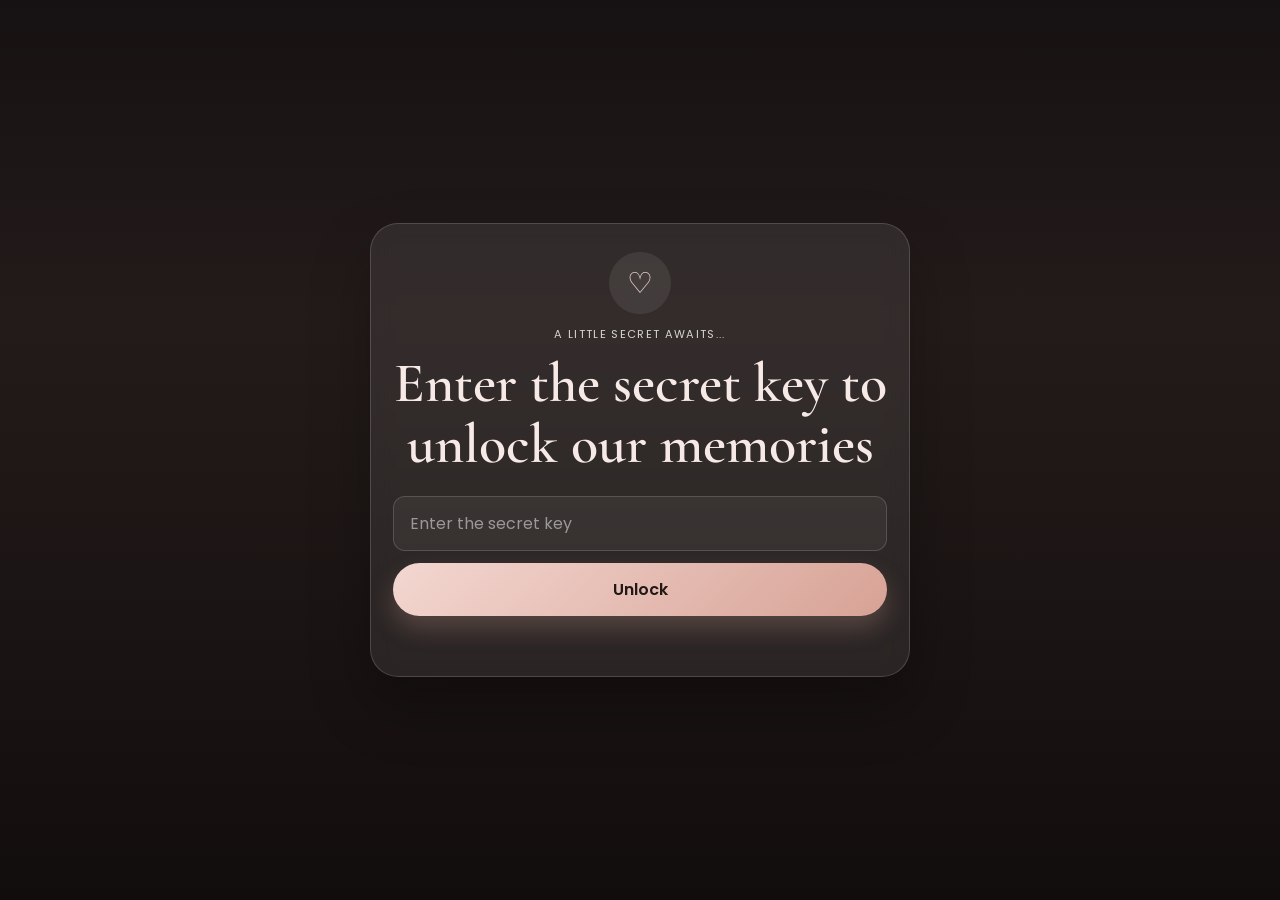
==== birthday_website/index.html @ e1ba277f "Add birthday website" ====
<!DOCTYPE html>
<html lang="en">
  <head>
    <meta charset="UTF-8" />
    <meta name="viewport" content="width=device-width, initial-scale=1.0" />
    <title>Happy Birthday, My Favourite Person</title>
    <link rel="preconnect" href="https://fonts.googleapis.com" />
    <link rel="preconnect" href="https://fonts.gstatic.com" crossorigin />
    <link href="https://fonts.googleapis.com/css2?family=Cormorant+Garamond:wght@400;500;600;700&family=Great+Vibes&family=Poppins:wght@300;400;500;600;700&display=swap" rel="stylesheet" />
    <link rel="stylesheet" href="style.css" />
  </head>
  <body>
    <div id="stars" aria-hidden="true"></div>
    <div id="hearts" aria-hidden="true"></div>

    <div id="secret-screen" class="secret-screen" aria-live="polite">
      <div id="secret-card" class="secret-card">
        <div class="lock-icon">♡</div>
        <p class="secret-kicker">A little secret awaits...</p>
        <h2>Enter the secret key to unlock our memories</h2>
        <form id="secret-form" novalidate>
          <label class="sr-only" for="secret-key">Secret key</label>
          <input id="secret-key" name="secret-key" type="password" placeholder="Enter the secret key" autocomplete="off" />
          <button type="submit">Unlock</button>
        </form>
        <p id="secret-error" class="secret-error"></p>
      </div>
    </div>

    <div id="music-widget" class="music-widget hidden" aria-live="polite">
      <button id="music-toggle" type="button" class="music-toggle">
        <span class="music-icon">♫</span>
        <span id="music-status">Playing our memories...</span>
      </button>
    </div>

    <main id="site-main" class="site-main hidden">
      <section class="memory-story" aria-live="polite">
        <div class="photo-stage">
          <div id="photo-card" class="photo-card">
            <img id="memory-image" src="" alt="A memory together" />
            <div class="caption-box">
              <p id="memory-caption"></p>
            </div>
          </div>
        </div>
      </section>

      <section class="message-block section-fade" id="little-something">
        <div class="section-heading">A Little Something I Want You To Know 🤍</div>
        <div class="message-stack">
          <p class="message-line" data-message="0">Sree, you have no idea how much your presence has helped me.</p>
          <p class="message-line" data-message="1">There were days when I didn't know what to say, and somehow talking to you made everything feel a little better.</p>
          <p class="message-line" data-message="2">I may not say it often, but I really appreciate every little thing you do.</p>
          <p class="message-line" data-message="3">I am genuinely proud of the person you are becoming, Sree.</p>
          <p class="message-line" data-message="4">And I hope you always know that you are loved more than you realise.</p>
        </div>
      </section>

      <section class="wish-block section-fade" id="wishes">
        <div class="section-heading">Things I Hope For You 🌷</div>
        <div class="wish-stack">
          <p class="wish-line">I hope you get everything you have been quietly wishing for, Sree.</p>
          <p class="wish-line">I hope you have more peaceful days than difficult ones.</p>
          <p class="wish-line">I hope you meet people who truly value you.</p>
          <p class="wish-line">I hope you never stop believing in yourself.</p>
          <p class="wish-line">And I hope this new year of your life gives you many reasons to smile.</p>
        </div>
      </section>

      <section class="final-block section-fade" id="final-block">
        <div class="final-stars" aria-hidden="true"></div>
        <div class="final-inner">
          <p class="final-small">One Last Thing...</p>
          <p class="final-text slow">Life is going to change.</p>
          <p class="final-text slow">We are going to grow.</p>
          <p class="final-text slow">Things around us may become different.</p>
          <p class="final-text slow gap">But I really hope one thing never changes...</p>
          <h2 class="final-strong">Us. 🤍</h2>
          <p class="final-note">Thank you for being such a beautiful part of my life, Sree.</p>
          <h3 class="final-birthday">Happy Birthday, my favourite person. 🎂🫂💗</h3>
        </div>
      </section>
    </main>

    <audio id="memory-audio" src="assets/WhatsApp Audio 2026-08-17 at 1.27.40 PM.mpeg" preload="auto"></audio>

    <script src="script.js"></script>
  </body>
</html>
---- birthday_website/style.css ----
﻿:root {
  --cream: #f7efe9;
  --beige: #e9d5ca;
  --soft-pink: #f3d8d0;
  --dusty-pink: #c88e83;
  --brown: #624d49;
  --warm-brown: #7a5a52;
  --dark: #1e1716;
  --card: rgba(255, 255, 255, 0.22);
  --shadow: rgba(68, 46, 40, 0.15);
}

* {
  box-sizing: border-box;
}

html {
  scroll-behavior: smooth;
}

body {
  margin: 0;
  font-family: "Poppins", sans-serif;
  background: linear-gradient(180deg, #f9f4f1 0%, #f0e2db 100%);
  color: var(--brown);
}

img {
  max-width: 100%;
  display: block;
}

button,
input {
  font: inherit;
}

#hearts,
#stars {
  position: fixed;
  inset: 0;
  pointer-events: none;
  z-index: 30;
  overflow: hidden;
}

.heart {
  position: absolute;
  bottom: -30px;
  color: rgba(191, 124, 110, 0.7);
  font-size: 18px;
  animation: heartFloat linear forwards;
}

@keyframes heartFloat {
  0% {
    transform: translateY(0) scale(0.6);
    opacity: 0;
  }
  18% {
    opacity: 1;
  }
  100% {
    transform: translateY(-110vh) scale(1.1);
    opacity: 0;
  }
}

.star {
  position: absolute;
  width: 4px;
  height: 4px;
  border-radius: 50%;
  background: rgba(255, 255, 255, 0.8);
  box-shadow: 0 0 8px rgba(255, 255, 255, 0.8);
  animation: twinkle 3s ease-in-out infinite;
}

@keyframes twinkle {
  0%, 100% {
    opacity: 0.3;
    transform: scale(0.8);
  }
  50% {
    opacity: 1;
    transform: scale(1.2);
  }
}

.secret-screen {
  position: fixed;
  inset: 0;
  display: flex;
  align-items: center;
  justify-content: center;
  background: linear-gradient(180deg, #161112 0%, #231b1a 35%, #120d0d 100%);
  color: #f9efe9;
  z-index: 100;
  transition: opacity 0.8s ease, visibility 0.8s ease;
}

.secret-screen.hidden {
  opacity: 0;
  visibility: hidden;
  pointer-events: none;
}

.secret-card {
  width: min(540px, 90vw);
  background: rgba(255, 255, 255, 0.08);
  border: 1px solid rgba(255, 255, 255, 0.16);
  backdrop-filter: blur(10px);
  -webkit-backdrop-filter: blur(10px);
  border-radius: 28px;
  padding: 28px 22px 24px;
  text-align: center;
  box-shadow: 0 28px 60px rgba(0, 0, 0, 0.26);
}

.secret-card.shake {
  animation: shake 0.5s ease-in-out;
}

@keyframes shake {
  0%, 100% { transform: translateX(0); }
  20% { transform: translateX(-8px); }
  40% { transform: translateX(8px); }
  60% { transform: translateX(-7px); }
  80% { transform: translateX(7px); }
}

.lock-icon {
  width: 62px;
  height: 62px;
  display: grid;
  place-items: center;
  margin: 0 auto 12px;
  border-radius: 50%;
  background: rgba(255, 255, 255, 0.08);
  font-size: 1.8rem;
  color: #f2d7d0;
}

.secret-kicker {
  margin: 0 0 10px;
  color: rgba(255,255,255,0.8);
  letter-spacing: 0.12em;
  text-transform: uppercase;
  font-size: 0.7rem;
}

.secret-card h2 {
  margin: 0 0 22px;
  font-family: "Cormorant Garamond", serif;
  font-weight: 600;
  font-size: clamp(2.2rem, 5vw, 3.5rem);
  line-height: 1.08;
  color: #f7eae6;
}

#secret-form {
  display: flex;
  flex-direction: column;
  gap: 12px;
}

#secret-key {
  width: 100%;
  padding: 14px 16px;
  border-radius: 12px;
  border: 1px solid rgba(255,255,255,0.16);
  background: rgba(255,255,255,0.05);
  color: #fff;
  outline: none;
}

#secret-key::placeholder {
  color: rgba(255,255,255,0.5);
}

#secret-key:focus {
  border-color: rgba(244, 207, 199, 0.8);
  box-shadow: 0 0 0 3px rgba(244, 207, 199, 0.2);
}

#secret-form button {
  border: none;
  border-radius: 999px;
  background: linear-gradient(135deg, #f3d7d1, #d7a295);
  color: #231816;
  font-weight: 600;
  padding: 14px 20px;
  cursor: pointer;
  transition: transform 0.2s ease, box-shadow 0.2s ease;
  box-shadow: 0 12px 24px rgba(214, 161, 147, 0.26);
}

#secret-form button:hover,
#secret-form button:focus-visible {
  transform: translateY(-2px);
}

.secret-error {
  min-height: 24px;
  margin: 12px 0 0;
  color: #f3c4c0;
  font-size: 0.96rem;
}

.sr-only {
  position: absolute;
  width: 1px;
  height: 1px;
  padding: 0;
  margin: -1px;
  overflow: hidden;
  clip: rect(0, 0, 0, 0);
  white-space: nowrap;
  border: 0;
}

.site-main {
  min-height: 100vh;
  background: linear-gradient(180deg, #f8f1ee 0%, #f0e5df 42%, #f7f1ee 100%);
  transition: opacity 0.8s ease;
}

.site-main.hidden {
  display: none;
}

.site-main.visible {
  display: block;
  animation: revealMain 0.9s ease;
}

@keyframes revealMain {
  from {
    opacity: 0;
    transform: scale(0.98);
  }
  to {
    opacity: 1;
    transform: scale(1);
  }
}

.memory-story {
  padding: 72px 18px 30px;
}

.photo-stage {
  width: min(900px, 92vw);
  margin: 0 auto;
  min-height: 760px;
  display: grid;
  place-items: center;
}

.photo-card {
  width: min(760px, 90vw);
  background: rgba(255, 255, 255, 0.22);
  border: 1px solid rgba(108, 83, 75, 0.12);
  box-shadow: 0 22px 40px var(--shadow);
  padding: 14px 14px 18px;
  border-radius: 18px;
  opacity: 0;
  transform: scale(0.96) translateY(20px);
  transition: opacity 0.9s ease, transform 0.9s ease;
}

.photo-card.show {
  opacity: 1;
  transform: scale(1) translateY(0);
}

.photo-card.zoom-animate {
  animation: softZoom 1.3s ease;
}

.photo-card.slide-animate {
  animation: softSlide 1.3s ease;
}

@keyframes softZoom {
  0% {
    opacity: 0;
    transform: scale(0.9);
  }
  100% {
    opacity: 1;
    transform: scale(1);
  }
}

@keyframes softSlide {
  0% {
    opacity: 0;
    transform: translateX(30px) scale(0.98);
  }
  100% {
    opacity: 1;
    transform: translateX(0) scale(1);
  }
}

.photo-card img {
  width: 100%;
  max-height: 690px;
  object-fit: contain;
  border-radius: 12px;
  background: rgba(255,255,255,0.35);
  transform: rotate(var(--photo-rotate, 0deg));
}

.photo-card:nth-child(odd) img {
  --photo-rotate: -1deg;
}

.caption-box {
  margin-top: 18px;
  padding: 14px 18px 4px;
  text-align: center;
}

.caption-box p {
  margin: 0;
  font-family: "Cormorant Garamond", serif;
  font-size: clamp(1.5rem, 2.8vw, 2.1rem);
  line-height: 1.5;
  color: #4f3d3b;
}

.section-fade {
  opacity: 0;
  transform: translateY(20px);
  transition: opacity 0.9s ease, transform 0.9s ease;
}

.section-fade.visible {
  opacity: 1;
  transform: translateY(0);
}

.message-block,
.wish-block,
.final-block {
  width: min(980px, 92vw);
  margin: 0 auto;
  padding: 90px 0;
}

.section-heading {
  text-align: center;
  font-family: "Cormorant Garamond", serif;
  font-size: clamp(2.3rem, 5vw, 4rem);
  color: #4a3634;
  margin-bottom: 26px;
}

.message-stack,
.wish-stack {
  display: flex;
  flex-direction: column;
  gap: 18px;
}

.message-line,
.wish-line {
  opacity: 0;
  transform: translateY(12px);
  transition: opacity 0.7s ease, transform 0.7s ease;
  background: rgba(255, 255, 255, 0.18);
  border: 1px solid rgba(116, 90, 81, 0.09);
  border-radius: 18px;
  padding: 20px 22px;
  color: #4b3b39;
  font-size: clamp(1.02rem, 2vw, 1.3rem);
  line-height: 1.8;
  box-shadow: 0 10px 18px rgba(76, 52, 49, 0.04);
}

.message-line.visible,
.wish-line.visible {
  opacity: 1;
  transform: translateY(0);
}

.typing {
  white-space: normal;
  overflow: hidden;
  border-right: 2px solid rgba(127, 84, 78, 0.4);
  animation: typing 1.1s steps(18) 1, blinking 0.85s step-end infinite;
}

@keyframes blinking {
  50% {
    border-color: transparent;
  }
}

@keyframes typing {
  from {
    width: 0;
  }
  to {
    width: 100%;
  }
}

.final-block {
  position: relative;
  padding-bottom: 120px;
  min-height: 100vh;
  display: flex;
  align-items: center;
  justify-content: center;
  background: linear-gradient(180deg, #161112 0%, #231b1a 35%, #120d0d 100%);
  color: #f8eee8;
}

.final-stars {
  position: absolute;
  inset: 0;
  background-image: radial-gradient(circle, rgba(255,255,255,0.9) 1px, transparent 1.5px);
  background-size: 26px 26px;
  opacity: 0.6;
}

.final-inner {
  position: relative;
  z-index: 1;
  width: min(900px, 92vw);
  text-align: center;
}

.final-small {
  margin: 0 0 18px;
  text-transform: uppercase;
  letter-spacing: 0.2em;
  font-size: 0.75rem;
  color: rgba(255,255,255,0.7);
}

.final-text {
  margin: 0;
  opacity: 0;
  transform: translateY(16px);
  font-family: "Cormorant Garamond", serif;
  font-size: clamp(1.8rem, 4vw, 3.2rem);
  line-height: 1.4;
  color: rgba(255,255,255,0.92);
  transition: opacity 0.9s ease, transform 0.9s ease;
}

.final-text.visible {
  opacity: 1;
  transform: translateY(0);
}

.final-text.gap {
  margin-top: 18px;
}

.final-strong {
  margin: 26px 0 14px;
  font-size: clamp(3rem, 8vw, 7rem);
  font-family: "Cormorant Garamond", serif;
  color: #f7e5df;
  opacity: 0;
  transform: scale(0.9);
  animation: finalHeart 1.5s ease 0.8s forwards;
}

@keyframes finalHeart {
  0% {
    opacity: 0;
    transform: scale(0.7);
  }
  50% {
    opacity: 1;
    transform: scale(1.08);
  }
  100% {
    opacity: 1;
    transform: scale(1);
  }
}

.final-note,
.final-birthday {
  opacity: 0;
  transform: translateY(12px);
  transition: opacity 0.8s ease, transform 0.8s ease;
}

.final-note.visible,
.final-birthday.visible {
  opacity: 1;
  transform: translateY(0);
}

.final-note {
  margin: 16px 0 10px;
  font-family: "Cormorant Garamond", serif;
  font-size: clamp(1.8rem, 4vw, 2.8rem);
  color: rgba(255,255,255,0.9);
}

.final-birthday {
  margin-top: 20px;
  font-family: "Cormorant Garamond", serif;
  font-size: clamp(2.4rem, 6vw, 4.3rem);
  color: #f8f1ee;
}

.music-widget {
  position: fixed;
  right: 16px;
  bottom: 18px;
  z-index: 90;
  transition: opacity 0.4s ease, transform 0.4s ease;
}

.music-widget.hidden {
  opacity: 0;
  visibility: hidden;
  pointer-events: none;
}

.music-toggle {
  display: inline-flex;
  align-items: center;
  gap: 8px;
  border: 1px solid rgba(99, 74, 69, 0.15);
  background: rgba(255,255,255,0.5);
  color: #473c3a;
  border-radius: 999px;
  padding: 10px 16px;
  box-shadow: 0 12px 22px rgba(80, 52, 45, 0.08);
  cursor: pointer;
}

.music-icon {
  font-size: 1.1rem;
}

@media (max-width: 720px) {
  .photo-stage {
    min-height: 580px;
  }

  .photo-card {
    width: min(620px, 92vw);
    padding: 10px 10px 12px;
  }

  .caption-box {
    padding-inline: 10px;
  }

  .message-block,
  .wish-block,
  .final-block {
    padding-top: 72px;
    padding-bottom: 72px;
  }

  .final-birthday {
    line-height: 1.1;
  }

  .gallery-grid {
    grid-template-columns: 1fr;
  }

  .music-toggle {
    padding: 9px 12px;
    font-size: 0.83rem;
  }
}
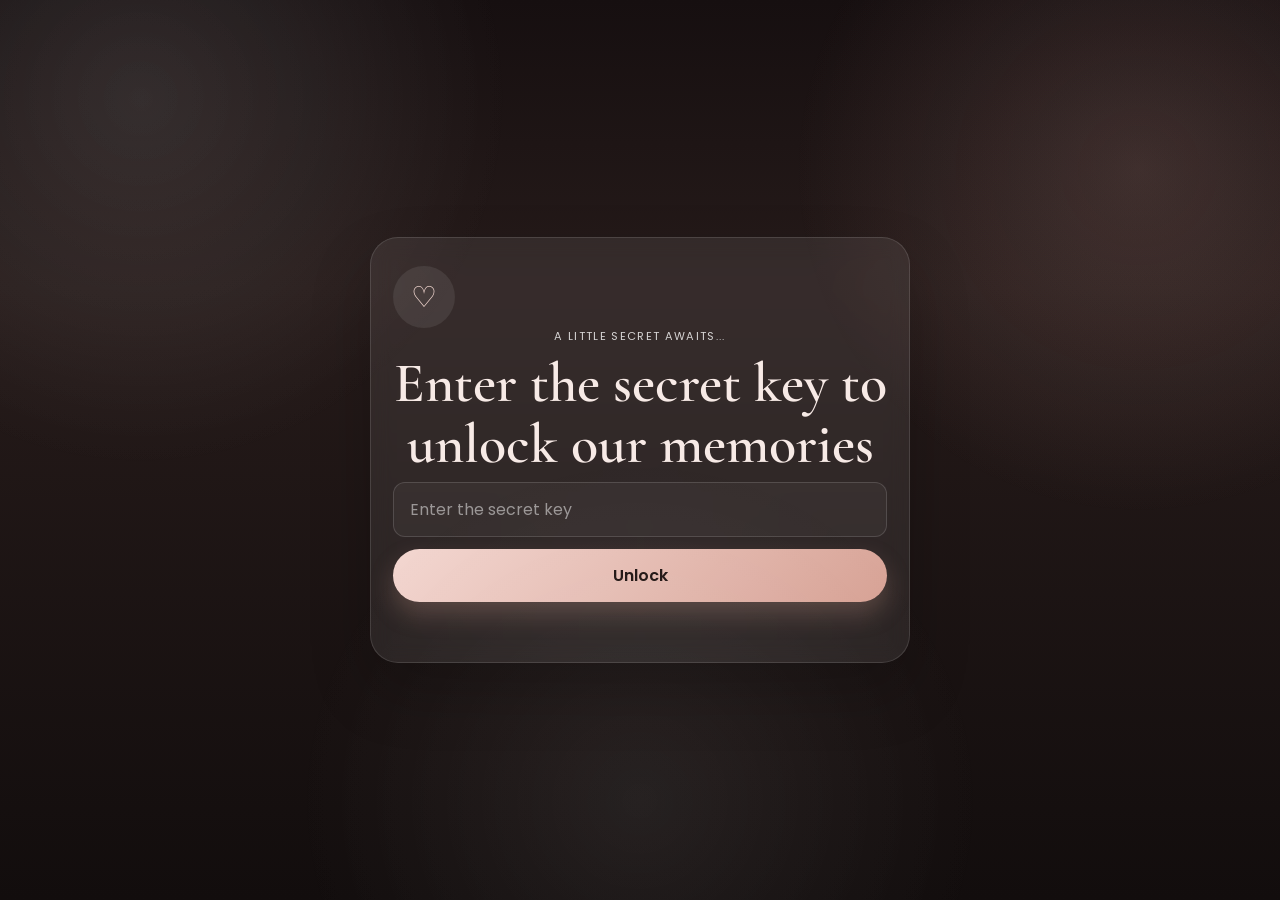
==== commit a2ea1b30: "Refine birthday website motion and asset fixes" ====
--- a/birthday_website/index.html
+++ b/birthday_website/index.html
@@ -35,11 +35,20 @@
     </div>
 
     <main id="site-main" class="site-main hidden">
+      <section class="hero" aria-label="Birthday hero section">
+        <div class="hero-glow" aria-hidden="true"></div>
+        <div class="hero-badge">For my favorite person</div>
+        <h1>Happy Birthday, <span>Sree</span></h1>
+        <p class="hero-copy">A little story made with love, patience, and every soft memory we have shared.</p>
+        <a class="hero-button" href="#little-something">Open the story</a>
+        <div class="scroll-cue" aria-hidden="true"><span></span></div>
+      </section>
+
       <section class="memory-story" aria-live="polite">
         <div class="photo-stage">
           <div id="photo-card" class="photo-card">
             <img id="memory-image" src="" alt="A memory together" />
-            <div class="caption-box">
+            <div id="caption-box" class="caption-box">
               <p id="memory-caption"></p>
             </div>
           </div>
@@ -68,6 +77,16 @@
         </div>
       </section>
 
+      <section class="message-block section-fade" id="tell-you-one-thing">
+        <div class="section-heading">If I Could Tell You One Thing...</div>
+        <div class="message-stack">
+          <p class="message-line">You are one of the sweetest people I have ever known.</p>
+          <p class="message-line">You make ordinary moments feel warm and beautiful.</p>
+          <p class="message-line">You have a way of making people feel safe, seen, and cared for.</p>
+          <p class="message-line">And I hope you always remember that you deserve softness, peace, and happiness.</p>
+        </div>
+      </section>
+
       <section class="final-block section-fade" id="final-block">
         <div class="final-stars" aria-hidden="true"></div>
         <div class="final-inner">
--- a/birthday_website/style.css
+++ b/birthday_website/style.css
@@ -1,13 +1,17 @@
 ﻿:root {
-  --cream: #f7efe9;
-  --beige: #e9d5ca;
+  --cream: #f9f2ee;
+  --beige: #edd7cb;
   --soft-pink: #f3d8d0;
-  --dusty-pink: #c88e83;
-  --brown: #624d49;
-  --warm-brown: #7a5a52;
-  --dark: #1e1716;
+  --dusty-pink: #c68a80;
+  --rose: #b97267;
+  --brown: #5f4743;
+  --warm-brown: #7a5f57;
+  --dark: #1f1818;
   --card: rgba(255, 255, 255, 0.22);
-  --shadow: rgba(68, 46, 40, 0.15);
+  --shadow: rgba(74, 48, 43, 0.14);
+  --glow: rgba(211, 163, 148, 0.42);
+  --peach: #f6d7c6;
+  --soft-gold: #f5e7d3;
 }
 
 * {
@@ -21,8 +25,30 @@
 body {
   margin: 0;
   font-family: "Poppins", sans-serif;
-  background: linear-gradient(180deg, #f9f4f1 0%, #f0e2db 100%);
+  background: linear-gradient(180deg, #f9f4f1 0%, #f0e5df 42%, #f7f1ee 100%);
   color: var(--brown);
+  overflow-x: hidden;
+}
+
+body::before {
+  content: "";
+  position: fixed;
+  inset: 0;
+  pointer-events: none;
+  background: radial-gradient(circle at top left, rgba(255,255,255,0.8), rgba(255,255,255,0) 34%),
+    radial-gradient(circle at bottom right, rgba(214, 184, 171, 0.4), rgba(214, 184, 171, 0) 38%);
+  animation: gentleBackgroundShift 18s ease-in-out infinite alternate;
+}
+
+@keyframes gentleBackgroundShift {
+  0% {
+    transform: scale(1) translate3d(0, 0, 0);
+    opacity: 0.9;
+  }
+  100% {
+    transform: scale(1.08) translate3d(0.8%, -1.2%, 0);
+    opacity: 1;
+  }
 }
 
 img {
@@ -31,7 +57,8 @@
 }
 
 button,
-input {
+input,
+a {
   font: inherit;
 }
 
@@ -47,21 +74,25 @@
 .heart {
   position: absolute;
   bottom: -30px;
-  color: rgba(191, 124, 110, 0.7);
+  color: rgba(191, 124, 110, 0.72);
   font-size: 18px;
   animation: heartFloat linear forwards;
+  filter: drop-shadow(0 0 6px rgba(191,124,110,0.2));
 }
 
 @keyframes heartFloat {
   0% {
-    transform: translateY(0) scale(0.6);
+    transform: translate3d(0, 0, 0) scale(0.55);
     opacity: 0;
   }
   18% {
-    opacity: 1;
-  }
-  100% {
-    transform: translateY(-110vh) scale(1.1);
+    opacity: 0.8;
+  }
+  40% {
+    transform: translate3d(10px, -24vh, 0) scale(0.8);
+  }
+  100% {
+    transform: translate3d(-8px, -110vh, 0) scale(1.15);
     opacity: 0;
   }
 }
@@ -71,19 +102,19 @@
   width: 4px;
   height: 4px;
   border-radius: 50%;
-  background: rgba(255, 255, 255, 0.8);
-  box-shadow: 0 0 8px rgba(255, 255, 255, 0.8);
+  background: rgba(255,255,255,0.9);
+  box-shadow: 0 0 10px rgba(255,255,255,0.8);
   animation: twinkle 3s ease-in-out infinite;
 }
 
 @keyframes twinkle {
   0%, 100% {
-    opacity: 0.3;
-    transform: scale(0.8);
+    opacity: 0.2;
+    transform: scale(0.7);
   }
   50% {
     opacity: 1;
-    transform: scale(1.2);
+    transform: scale(1.25);
   }
 }
 
@@ -93,10 +124,32 @@
   display: flex;
   align-items: center;
   justify-content: center;
-  background: linear-gradient(180deg, #161112 0%, #231b1a 35%, #120d0d 100%);
+  background: linear-gradient(180deg, #160f10 0%, #261b1a 32%, #120d0d 100%);
   color: #f9efe9;
   z-index: 100;
-  transition: opacity 0.8s ease, visibility 0.8s ease;
+  transition: opacity 1.2s ease, visibility 1.2s ease;
+  overflow: hidden;
+}
+
+.secret-screen::before,
+.secret-screen::after {
+  content: "";
+  position: absolute;
+  inset: -15%;
+  background:
+    radial-gradient(circle at 20% 20%, rgba(255, 255, 255, 0.06), transparent 23%),
+    radial-gradient(circle at 80% 26%, rgba(244, 189, 180, 0.08), transparent 22%),
+    radial-gradient(circle at 50% 80%, rgba(255, 255, 255, 0.04), transparent 28%);
+  animation: secretGlow 14s ease-in-out infinite alternate;
+}
+
+@keyframes secretGlow {
+  0% {
+    transform: scale(1) translate3d(-1%, 0, 0);
+  }
+  100% {
+    transform: scale(1.08) translate3d(1.5%, 1.5%, 0);
+  }
 }
 
 .secret-screen.hidden {
@@ -106,27 +159,44 @@
 }
 
 .secret-card {
+  position: relative;
   width: min(540px, 90vw);
-  background: rgba(255, 255, 255, 0.08);
-  border: 1px solid rgba(255, 255, 255, 0.16);
+  background: rgba(255, 255, 255, 0.075);
+  border: 1px solid rgba(255, 255, 255, 0.12);
   backdrop-filter: blur(10px);
   -webkit-backdrop-filter: blur(10px);
   border-radius: 28px;
   padding: 28px 22px 24px;
   text-align: center;
-  box-shadow: 0 28px 60px rgba(0, 0, 0, 0.26);
+  box-shadow: 0 28px 60px rgba(0, 0, 0, 0.22);
+  opacity: 0;
+  transform: translateY(22px) scale(0.96);
+  animation: cardReveal 1.2s ease 0.5s forwards;
+}
+
+@keyframes cardReveal {
+  to {
+    opacity: 1;
+    transform: translateY(0) scale(1);
+  }
 }
 
 .secret-card.shake {
-  animation: shake 0.5s ease-in-out;
-}
-
-@keyframes shake {
+  animation: gentleShake 0.48s ease-in-out;
+}
+
+@keyframes gentleShake {
   0%, 100% { transform: translateX(0); }
   20% { transform: translateX(-8px); }
   40% { transform: translateX(8px); }
-  60% { transform: translateX(-7px); }
-  80% { transform: translateX(7px); }
+  60% { transform: translateX(-6px); }
+  80% { transform: translateX(6px); }
+}
+
+.lock-wrap {
+  display: flex;
+  justify-content: center;
+  margin-bottom: 12px;
 }
 
 .lock-icon {
@@ -134,44 +204,73 @@
   height: 62px;
   display: grid;
   place-items: center;
-  margin: 0 auto 12px;
   border-radius: 50%;
   background: rgba(255, 255, 255, 0.08);
   font-size: 1.8rem;
   color: #f2d7d0;
+  animation: floatLock 4s ease-in-out infinite;
+}
+
+@keyframes floatLock {
+  0%, 100% { transform: translateY(0); }
+  50% { transform: translateY(-8px); }
 }
 
 .secret-kicker {
-  margin: 0 0 10px;
+  margin: 0 0 8px;
   color: rgba(255,255,255,0.8);
   letter-spacing: 0.12em;
   text-transform: uppercase;
   font-size: 0.7rem;
+  opacity: 0;
+  animation: fadeUp 0.9s ease 1.2s forwards;
 }
 
 .secret-card h2 {
-  margin: 0 0 22px;
+  margin: 0 0 8px;
   font-family: "Cormorant Garamond", serif;
   font-weight: 600;
   font-size: clamp(2.2rem, 5vw, 3.5rem);
   line-height: 1.08;
   color: #f7eae6;
+  opacity: 0;
+  transform: translateY(12px);
+  animation: fadeUp 0.9s ease 1.6s forwards;
+}
+
+.secret-tagline {
+  margin: 0 0 20px;
+  color: rgba(255,255,255,0.7);
+  opacity: 0;
+  transform: translateY(12px);
+  animation: fadeUp 0.9s ease 2s forwards;
 }
 
 #secret-form {
   display: flex;
   flex-direction: column;
   gap: 12px;
+  opacity: 0;
+  transform: translateY(16px) scale(0.96);
+  animation: fadeUpScale 0.9s ease 2.3s forwards;
+}
+
+@keyframes fadeUpScale {
+  to {
+    opacity: 1;
+    transform: translateY(0) scale(1);
+  }
 }
 
 #secret-key {
   width: 100%;
   padding: 14px 16px;
   border-radius: 12px;
-  border: 1px solid rgba(255,255,255,0.16);
-  background: rgba(255,255,255,0.05);
+  border: 1px solid rgba(255,255,255,0.14);
+  background: rgba(255,255,255,0.04);
   color: #fff;
   outline: none;
+  transition: box-shadow 0.3s ease, border-color 0.3s ease, transform 0.3s ease;
 }
 
 #secret-key::placeholder {
@@ -179,8 +278,8 @@
 }
 
 #secret-key:focus {
-  border-color: rgba(244, 207, 199, 0.8);
-  box-shadow: 0 0 0 3px rgba(244, 207, 199, 0.2);
+  border-color: rgba(244, 207, 199, 0.85);
+  box-shadow: 0 0 0 4px rgba(244, 207, 199, 0.18), 0 0 24px rgba(244, 207, 199, 0.12);
 }
 
 #secret-form button {
@@ -193,11 +292,23 @@
   cursor: pointer;
   transition: transform 0.2s ease, box-shadow 0.2s ease;
   box-shadow: 0 12px 24px rgba(214, 161, 147, 0.26);
+  animation: gentlePulse 2.6s ease-in-out infinite;
+}
+
+@keyframes gentlePulse {
+  0%, 100% {
+    transform: scale(1);
+    box-shadow: 0 12px 24px rgba(214, 161, 147, 0.26);
+  }
+  50% {
+    transform: scale(1.02);
+    box-shadow: 0 16px 30px rgba(214, 161, 147, 0.32);
+  }
 }
 
 #secret-form button:hover,
 #secret-form button:focus-visible {
-  transform: translateY(-2px);
+  transform: translateY(-2px) scale(1.01);
 }
 
 .secret-error {
@@ -205,6 +316,14 @@
   margin: 12px 0 0;
   color: #f3c4c0;
   font-size: 0.96rem;
+  opacity: 0;
+  transform: translateY(8px);
+}
+
+.secret-error.visible {
+  opacity: 1;
+  transform: translateY(0);
+  transition: opacity 0.35s ease, transform 0.35s ease;
 }
 
 .sr-only {
@@ -237,12 +356,177 @@
 @keyframes revealMain {
   from {
     opacity: 0;
+    transform: scale(0.985);
+  }
+  to {
+    opacity: 1;
+    transform: scale(1);
+  }
+}
+
+.hero {
+  position: relative;
+  min-height: 100vh;
+  display: flex;
+  flex-direction: column;
+  align-items: center;
+  justify-content: center;
+  text-align: center;
+  padding: 50px 22px;
+  overflow: hidden;
+  background: radial-gradient(circle at 20% 20%, rgba(255,255,255,0.8) 0%, rgba(247,239,233,0.9) 35%, rgba(233,213,201,0.96) 100%);
+}
+
+.hero::before {
+  content: "";
+  position: absolute;
+  inset: 0;
+  background: linear-gradient(135deg, rgba(244, 214, 205, 0.18), rgba(255,255,255,0), rgba(218,197,188,0.18));
+  animation: gentleBackgroundShift 16s ease-in-out infinite alternate;
+}
+
+.hero-glow {
+  position: absolute;
+  width: 540px;
+  height: 540px;
+  border-radius: 50%;
+  background: radial-gradient(circle, rgba(238,195,180,0.42), rgba(238,195,180,0) 66%);
+  filter: blur(26px);
+  transform: translate(-10%, -10%);
+  animation: glowDrift 10s ease-in-out infinite alternate;
+}
+
+@keyframes glowDrift {
+  0% {
+    transform: scale(0.95) translate(-6%, -8%);
+  }
+  100% {
+    transform: scale(1.1) translate(4%, 4%);
+  }
+}
+
+.hero-badge,
+.eyebrow,
+.section-label {
+  position: relative;
+  z-index: 1;
+  letter-spacing: 0.22em;
+  text-transform: uppercase;
+  font-size: 11px;
+  color: #97705f;
+  opacity: 0;
+  transform: translateY(12px);
+  animation: fadeUp 0.9s ease 0.5s forwards;
+}
+
+.hero h1 {
+  position: relative;
+  z-index: 1;
+  font-family: "Cormorant Garamond", serif;
+  font-size: clamp(54px, 10vw, 108px);
+  line-height: 0.88;
+  font-weight: 600;
+  margin: 14px 0 20px;
+  color: #432d2a;
+  opacity: 0;
+  transform: translateY(28px);
+  animation: fadeUp 1s ease 0.9s forwards;
+}
+
+.hero h1 span {
+  font-family: "Great Vibes", cursive;
+  font-weight: 400;
+  color: #9a624f;
+  font-size: 1.08em;
+}
+
+.hero-copy {
+  position: relative;
+  z-index: 1;
+  max-width: 760px;
+  font-size: clamp(1rem, 2vw, 1.2rem);
+  line-height: 1.9;
+  color: rgba(88, 64, 60, 0.85);
+  margin: 0 0 28px;
+  opacity: 0;
+  transform: translateY(16px);
+  animation: fadeUp 1s ease 1.2s forwards;
+}
+
+.hero-button {
+  position: relative;
+  z-index: 1;
+  display: inline-block;
+  text-decoration: none;
+  border: 0;
+  border-radius: 999px;
+  background: linear-gradient(135deg, #8e5e4d, #bf8878);
+  color: white;
+  padding: 15px 28px;
+  font-weight: 600;
+  cursor: pointer;
+  box-shadow: 0 12px 30px rgba(142, 94, 77, 0.22);
+  transition: transform 0.25s ease, box-shadow 0.25s ease;
+  opacity: 0;
+  transform: translateY(20px);
+  animation: fadeUp 0.9s ease 1.5s forwards;
+}
+
+.hero-button::before {
+  content: "";
+  position: absolute;
+  inset: -10px;
+  border-radius: inherit;
+  border: 1px solid rgba(174, 125, 113, 0.5);
+  opacity: 0;
+  animation: softGlow 2.4s ease-in-out infinite;
+}
+
+@keyframes softGlow {
+  0%, 100% {
+    opacity: 0.5;
     transform: scale(0.98);
   }
-  to {
-    opacity: 1;
-    transform: scale(1);
-  }
+  50% {
+    opacity: 1;
+    transform: scale(1.04);
+  }
+}
+
+.hero-button:hover,
+.hero-button:focus-visible {
+  transform: translateY(-3px);
+  box-shadow: 0 18px 35px rgba(142, 94, 77, 0.28);
+}
+
+.scroll-cue {
+  position: relative;
+  z-index: 1;
+  width: 26px;
+  height: 42px;
+  border: 1px solid rgba(117, 88, 80, 0.5);
+  border-radius: 999px;
+  margin-top: 30px;
+  display: flex;
+  align-items: flex-start;
+  justify-content: center;
+  opacity: 0;
+  animation: fadeUp 0.9s ease 1.8s forwards;
+}
+
+.scroll-cue span {
+  width: 6px;
+  height: 10px;
+  border-radius: 999px;
+  background: rgba(117, 88, 80, 0.78);
+  margin-top: 8px;
+  animation: scrollMove 1.8s ease-in-out infinite;
+}
+
+@keyframes scrollMove {
+  0% { transform: translateY(0); opacity: 0.45; }
+  50% { transform: translateY(10px); opacity: 1; }
+  100% { transform: translateY(0); opacity: 0.45; }
 }
 
 .memory-story {
@@ -258,50 +542,113 @@
 }
 
 .photo-card {
+  position: relative;
   width: min(760px, 90vw);
-  background: rgba(255, 255, 255, 0.22);
+  background: rgba(255, 255, 255, 0.24);
   border: 1px solid rgba(108, 83, 75, 0.12);
   box-shadow: 0 22px 40px var(--shadow);
   padding: 14px 14px 18px;
   border-radius: 18px;
   opacity: 0;
-  transform: scale(0.96) translateY(20px);
-  transition: opacity 0.9s ease, transform 0.9s ease;
+  transform: scale(0.97) translateY(20px);
+  overflow: hidden;
 }
 
 .photo-card.show {
   opacity: 1;
-  transform: scale(1) translateY(0);
-}
-
-.photo-card.zoom-animate {
-  animation: softZoom 1.3s ease;
-}
-
-.photo-card.slide-animate {
-  animation: softSlide 1.3s ease;
-}
-
-@keyframes softZoom {
+}
+
+.photo-card.variant-1,
+.photo-card.variant-5,
+.photo-card.variant-8 {
+  animation: photoFadeZoom 1.5s cubic-bezier(0.18, 0.8, 0.25, 1) forwards;
+}
+
+.photo-card.variant-2,
+.photo-card.variant-6 {
+  animation: photoSlideRight 1.5s cubic-bezier(0.2, 0.7, 0.2, 1) forwards;
+}
+
+.photo-card.variant-3 {
+  animation: photoSlideLeft 1.5s cubic-bezier(0.2, 0.7, 0.2, 1) forwards;
+}
+
+.photo-card.variant-4 {
+  animation: photoScaleScrapbook 1.5s cubic-bezier(0.2, 0.7, 0.2, 1) forwards;
+}
+
+.photo-card.variant-7 {
+  animation: photoSoftZoom 1.6s cubic-bezier(0.2, 0.7, 0.2, 1) forwards;
+}
+
+@keyframes photoFadeZoom {
   0% {
     opacity: 0;
     transform: scale(0.9);
+    filter: blur(8px);
   }
   100% {
     opacity: 1;
     transform: scale(1);
-  }
-}
-
-@keyframes softSlide {
-  0% {
-    opacity: 0;
-    transform: translateX(30px) scale(0.98);
+    filter: blur(0);
+  }
+}
+
+@keyframes photoSlideRight {
+  0% {
+    opacity: 0;
+    transform: translateX(60px) scale(0.95);
+    filter: blur(3px);
   }
   100% {
     opacity: 1;
     transform: translateX(0) scale(1);
-  }
+    filter: blur(0);
+  }
+}
+
+@keyframes photoSlideLeft {
+  0% {
+    opacity: 0;
+    transform: translateX(-60px) scale(1.06);
+    filter: blur(4px);
+  }
+  100% {
+    opacity: 1;
+    transform: translateX(0) scale(1);
+    filter: blur(0);
+  }
+}
+
+@keyframes photoScaleScrapbook {
+  0% {
+    opacity: 0;
+    transform: scale(0.8) rotate(-2deg);
+  }
+  100% {
+    opacity: 1;
+    transform: scale(1) rotate(1deg);
+  }
+}
+
+@keyframes photoSoftZoom {
+  0% {
+    opacity: 0;
+    transform: scale(0.92);
+  }
+  100% {
+    opacity: 1;
+    transform: scale(1);
+  }
+}
+
+.photo-card.photo-leaving {
+  animation: photoFadeOut 0.9s ease forwards;
+}
+
+@keyframes photoFadeOut {
+  0% { opacity: 1; filter: blur(0); }
+  100% { opacity: 0; filter: blur(10px); transform: scale(0.96); }
 }
 
 .photo-card img {
@@ -321,6 +668,14 @@
   margin-top: 18px;
   padding: 14px 18px 4px;
   text-align: center;
+  opacity: 0;
+  transform: translateY(16px);
+}
+
+.caption-box.visible {
+  opacity: 1;
+  transform: translateY(0);
+  transition: opacity 0.8s ease, transform 0.8s ease;
 }
 
 .caption-box p {
@@ -329,11 +684,60 @@
   font-size: clamp(1.5rem, 2.8vw, 2.1rem);
   line-height: 1.5;
   color: #4f3d3b;
+  letter-spacing: 0.02em;
+}
+
+.caption-box.variant-2.visible p,
+.caption-box.variant-6.visible p {
+  animation: captionSlideUp 0.8s ease forwards;
+}
+
+.caption-box.variant-4.visible p {
+  animation: captionSoftFade 0.9s ease forwards;
+}
+
+.caption-box.variant-7.visible p {
+  animation: captionWordReveal 1.2s ease forwards;
+}
+
+@keyframes captionSlideUp {
+  0% {
+    opacity: 0;
+    transform: translateY(16px);
+  }
+  100% {
+    opacity: 1;
+    transform: translateY(0);
+  }
+}
+
+@keyframes captionSoftFade {
+  0% {
+    opacity: 0;
+    filter: blur(4px);
+  }
+  100% {
+    opacity: 1;
+    filter: blur(0);
+  }
+}
+
+@keyframes captionWordReveal {
+  0% {
+    opacity: 0;
+    transform: translateY(10px);
+    filter: blur(4px);
+  }
+  100% {
+    opacity: 1;
+    transform: translateY(0);
+    filter: blur(0);
+  }
 }
 
 .section-fade {
   opacity: 0;
-  transform: translateY(20px);
+  transform: translateY(18px);
   transition: opacity 0.9s ease, transform 0.9s ease;
 }
 
@@ -386,28 +790,6 @@
   transform: translateY(0);
 }
 
-.typing {
-  white-space: normal;
-  overflow: hidden;
-  border-right: 2px solid rgba(127, 84, 78, 0.4);
-  animation: typing 1.1s steps(18) 1, blinking 0.85s step-end infinite;
-}
-
-@keyframes blinking {
-  50% {
-    border-color: transparent;
-  }
-}
-
-@keyframes typing {
-  from {
-    width: 0;
-  }
-  to {
-    width: 100%;
-  }
-}
-
 .final-block {
   position: relative;
   padding-bottom: 120px;
@@ -415,14 +797,35 @@
   display: flex;
   align-items: center;
   justify-content: center;
-  background: linear-gradient(180deg, #161112 0%, #231b1a 35%, #120d0d 100%);
-  color: #f8eee8;
+  background: linear-gradient(180deg, #f9f4f0 0%, #f1dfd5 36%, #f5ebe6 100%);
+  color: #694d48;
+  overflow: hidden;
+}
+
+.final-block::before {
+  content: "";
+  position: absolute;
+  inset: 0;
+  background:
+    radial-gradient(circle at 50% 20%, rgba(255,255,255,0.8), rgba(255,255,255,0) 34%),
+    radial-gradient(circle at 20% 40%, rgba(233,179,160,0.18), rgba(233,179,160,0) 28%),
+    radial-gradient(circle at 80% 70%, rgba(212,157,135,0.18), rgba(212,157,135,0) 25%);
+  animation: dreamyParticleDrift 18s ease-in-out infinite alternate;
+}
+
+@keyframes dreamyParticleDrift {
+  0% {
+    transform: scale(1) translate3d(0, 0, 0);
+  }
+  100% {
+    transform: scale(1.06) translate3d(1%, -1.4%, 0);
+  }
 }
 
 .final-stars {
   position: absolute;
   inset: 0;
-  background-image: radial-gradient(circle, rgba(255,255,255,0.9) 1px, transparent 1.5px);
+  background-image: radial-gradient(circle, rgba(120, 92, 88, 0.18) 1px, transparent 1.5px);
   background-size: 26px 26px;
   opacity: 0.6;
 }
@@ -438,8 +841,11 @@
   margin: 0 0 18px;
   text-transform: uppercase;
   letter-spacing: 0.2em;
-  font-size: 0.75rem;
-  color: rgba(255,255,255,0.7);
+  font-size: 0.72rem;
+  color: rgba(88, 66, 62, 0.7);
+  opacity: 0;
+  transform: translateY(12px);
+  animation: fadeUp 0.9s ease 0.4s forwards;
 }
 
 .final-text {
@@ -449,7 +855,7 @@
   font-family: "Cormorant Garamond", serif;
   font-size: clamp(1.8rem, 4vw, 3.2rem);
   line-height: 1.4;
-  color: rgba(255,255,255,0.92);
+  color: rgba(88, 66, 62, 0.92);
   transition: opacity 0.9s ease, transform 0.9s ease;
 }
 
@@ -466,7 +872,7 @@
   margin: 26px 0 14px;
   font-size: clamp(3rem, 8vw, 7rem);
   font-family: "Cormorant Garamond", serif;
-  color: #f7e5df;
+  color: #6d4f4c;
   opacity: 0;
   transform: scale(0.9);
   animation: finalHeart 1.5s ease 0.8s forwards;
@@ -504,14 +910,14 @@
   margin: 16px 0 10px;
   font-family: "Cormorant Garamond", serif;
   font-size: clamp(1.8rem, 4vw, 2.8rem);
-  color: rgba(255,255,255,0.9);
+  color: rgba(84, 63, 60, 0.92);
 }
 
 .final-birthday {
   margin-top: 20px;
   font-family: "Cormorant Garamond", serif;
   font-size: clamp(2.4rem, 6vw, 4.3rem);
-  color: #f8f1ee;
+  color: #4a3532;
 }
 
 .music-widget {
@@ -531,9 +937,9 @@
 .music-toggle {
   display: inline-flex;
   align-items: center;
-  gap: 8px;
+  gap: 10px;
   border: 1px solid rgba(99, 74, 69, 0.15);
-  background: rgba(255,255,255,0.5);
+  background: rgba(255,255,255,0.62);
   color: #473c3a;
   border-radius: 999px;
   padding: 10px 16px;
@@ -541,13 +947,24 @@
   cursor: pointer;
 }
 
+.music-toggle.is-playing .music-icon {
+  animation: spinMusic 1.8s linear infinite;
+}
+
+@keyframes spinMusic {
+  0% { transform: rotate(0deg) scale(1); }
+  50% { transform: rotate(12deg) scale(1.08); }
+  100% { transform: rotate(0deg) scale(1); }
+}
+
 .music-icon {
   font-size: 1.1rem;
+  display: inline-block;
 }
 
 @media (max-width: 720px) {
   .photo-stage {
-    min-height: 580px;
+    min-height: 560px;
   }
 
   .photo-card {
@@ -570,12 +987,19 @@
     line-height: 1.1;
   }
 
-  .gallery-grid {
-    grid-template-columns: 1fr;
-  }
-
   .music-toggle {
     padding: 9px 12px;
     font-size: 0.83rem;
   }
 }
+
+@keyframes fadeUp {
+  from {
+    opacity: 0;
+    transform: translateY(26px);
+  }
+  to {
+    opacity: 1;
+    transform: translateY(0);
+  }
+}
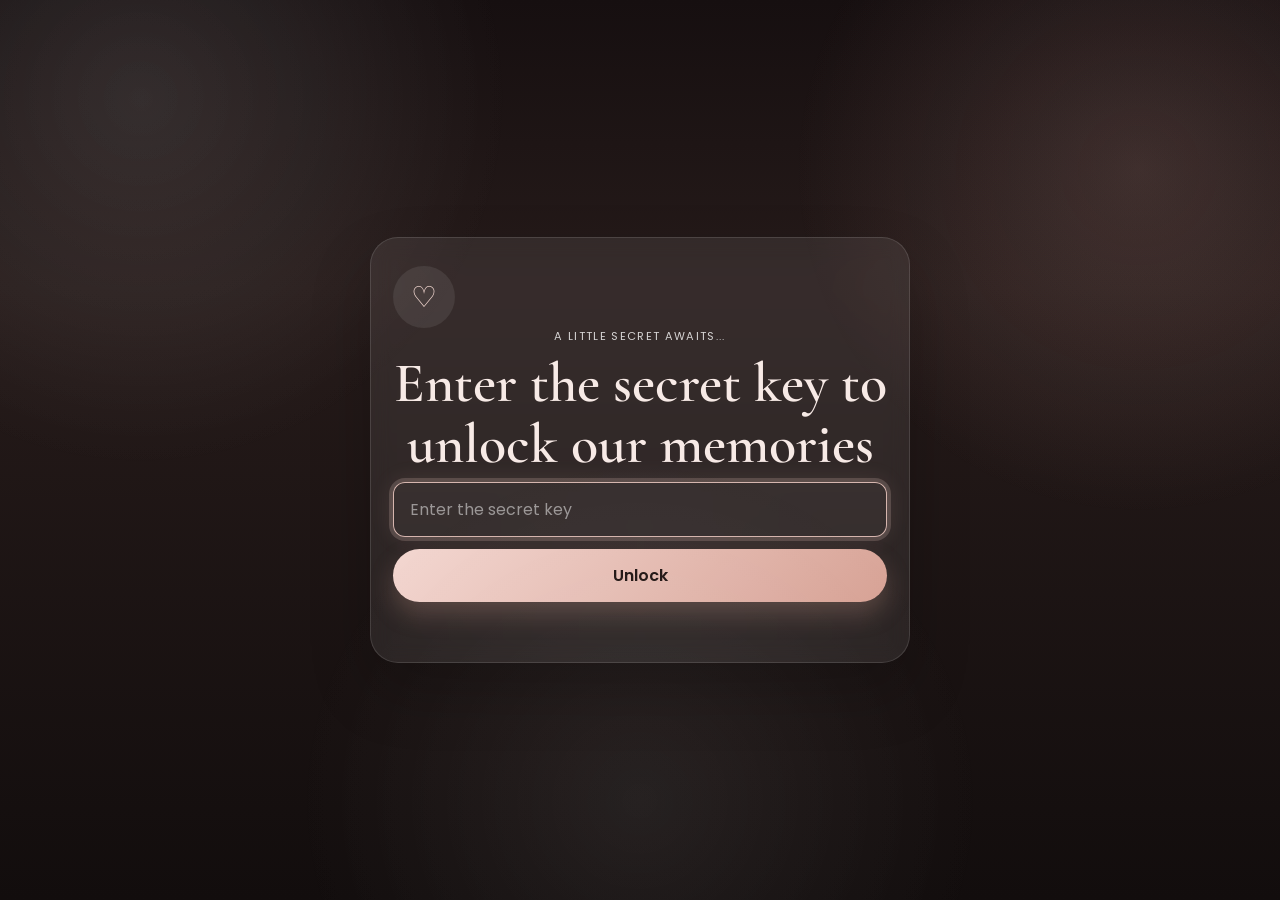
==== commit 9a7ebbc4: "Fix secret key focus" ====
--- a/birthday_website/index.html
+++ b/birthday_website/index.html
@@ -12,6 +12,7 @@
   <body>
     <div id="stars" aria-hidden="true"></div>
     <div id="hearts" aria-hidden="true"></div>
+    <div id="floating-background" class="floating-background" aria-hidden="true"></div>
 
     <div id="secret-screen" class="secret-screen" aria-live="polite">
       <div id="secret-card" class="secret-card">
@@ -20,7 +21,7 @@
         <h2>Enter the secret key to unlock our memories</h2>
         <form id="secret-form" novalidate>
           <label class="sr-only" for="secret-key">Secret key</label>
-          <input id="secret-key" name="secret-key" type="password" placeholder="Enter the secret key" autocomplete="off" />
+          <input id="secret-key" name="secret-key" type="password" placeholder="Enter the secret key" autocomplete="off" autofocus />
           <button type="submit">Unlock</button>
         </form>
         <p id="secret-error" class="secret-error"></p>
@@ -78,26 +79,35 @@
       </section>
 
       <section class="message-block section-fade" id="tell-you-one-thing">
-        <div class="section-heading">If I Could Tell You One Thing...</div>
+        <div class="section-heading">If I Could Tell You One Thing... 🤍</div>
         <div class="message-stack">
-          <p class="message-line">You are one of the sweetest people I have ever known.</p>
-          <p class="message-line">You make ordinary moments feel warm and beautiful.</p>
-          <p class="message-line">You have a way of making people feel safe, seen, and cared for.</p>
-          <p class="message-line">And I hope you always remember that you deserve softness, peace, and happiness.</p>
+          <p class="message-line">I hope you know that you have made more ordinary days feel special than you probably realise.</p>
+          <p class="message-line">There are so many little moments with you that I never thought I would remember this clearly.</p>
+          <p class="message-line">Sometimes I look at an old picture and suddenly remember exactly how happy I felt that day.</p>
+          <p class="message-line">You have seen different versions of me, and I am really glad you were there for all of them.</p>
+          <p class="message-line">I hope life gives you the kind of happiness that stays even after the excitement of a good day is over.</p>
+          <p class="message-line">And I hope years from now, we can still look at these pictures and laugh at the same silly things.</p>
         </div>
       </section>
 
       <section class="final-block section-fade" id="final-block">
         <div class="final-stars" aria-hidden="true"></div>
         <div class="final-inner">
-          <p class="final-small">One Last Thing...</p>
-          <p class="final-text slow">Life is going to change.</p>
-          <p class="final-text slow">We are going to grow.</p>
-          <p class="final-text slow">Things around us may become different.</p>
-          <p class="final-text slow gap">But I really hope one thing never changes...</p>
-          <h2 class="final-strong">Us. 🤍</h2>
-          <p class="final-note">Thank you for being such a beautiful part of my life, Sree.</p>
-          <h3 class="final-birthday">Happy Birthday, my favourite person. 🎂🫂💗</h3>
+          <p class="final-small">Before this little surprise ends...</p>
+          <p class="final-text slow">I don't know what the future will look like,</p>
+          <p class="final-text slow">but I know there are still so many moments I want us to have.</p>
+          <p class="final-text slow">More random pictures.</p>
+          <p class="final-text slow">More unnecessary laughing.</p>
+          <p class="final-text slow">More conversations that somehow last forever.</p>
+          <p class="final-text slow">More days we never want to forget.</p>
+          <p class="final-text slow gap">Maybe one day we'll look back at all of this</p>
+          <p class="final-text slow">and realise how beautiful these little years really were.</p>
+          <p class="final-text slow gap">Until then...</p>
+          <p class="final-text slow">let's keep making memories. 🤍</p>
+          <h2 class="final-strong">Happy Birthday 🎂</h2>
+          <p class="final-note">Here's to everything we've been,</p>
+          <p class="final-note">everything we are,</p>
+          <p class="final-note">and everything still waiting for us.</p>
         </div>
       </section>
     </main>
--- a/birthday_website/style.css
+++ b/birthday_website/style.css
@@ -62,6 +62,107 @@
   font: inherit;
 }
 
+.floating-background {
+  position: fixed;
+  inset: 0;
+  pointer-events: none;
+  z-index: 0;
+  overflow: hidden;
+}
+
+.floating-background span {
+  position: absolute;
+  display: block;
+}
+
+.floating-heart {
+  color: rgba(191, 124, 110, 0.7);
+  text-shadow: 0 0 16px rgba(191, 124, 110, 0.18);
+  animation: heartFloatBg linear infinite;
+}
+
+@keyframes heartFloatBg {
+  0% {
+    transform: translate3d(0, 12px, 0) rotate(0deg) scale(0.8);
+    opacity: 0;
+  }
+  12% {
+    opacity: 0.75;
+  }
+  50% {
+    transform: translate3d(18px, -34vh, 0) rotate(8deg) scale(1);
+    opacity: 0.9;
+  }
+  100% {
+    transform: translate3d(-22px, -90vh, 0) rotate(-12deg) scale(1.15);
+    opacity: 0;
+  }
+}
+
+.floating-butterfly {
+  width: 18px;
+  height: 18px;
+  animation: butterflyFlight var(--duration) ease-in-out infinite alternate;
+  opacity: 0.7;
+}
+
+.floating-butterfly::before,
+.floating-butterfly::after {
+  content: "";
+  position: absolute;
+  width: 9px;
+  height: 12px;
+  border-radius: 100% 0 90% 10%;
+  background: rgba(171, 120, 146, 0.33);
+  border: 1px solid rgba(255, 255, 255, 0.35);
+  box-shadow: inset 0 0 8px rgba(255,255,255,0.15);
+}
+
+.floating-butterfly::before {
+  left: 0;
+  transform: rotate(-20deg);
+}
+
+.floating-butterfly::after {
+  right: 0;
+  transform: rotate(20deg) scaleX(-1);
+}
+
+@keyframes butterflyFlight {
+  0% {
+    transform: translate3d(0, 0, 0) rotate(-10deg) scale(0.9);
+    opacity: 0.2;
+  }
+  50% {
+    transform: translate3d(24px, -18px, 0) rotate(10deg) scale(1);
+    opacity: 0.8;
+  }
+  100% {
+    transform: translate3d(-28px, 18px, 0) rotate(-8deg) scale(0.95);
+    opacity: 0.5;
+  }
+}
+
+.floating-spark {
+  width: 4px;
+  height: 4px;
+  border-radius: 50%;
+  background: rgba(255, 255, 255, 0.9);
+  box-shadow: 0 0 12px rgba(255, 255, 255, 0.8);
+  animation: sparklePulse var(--duration) ease-in-out infinite;
+}
+
+@keyframes sparklePulse {
+  0%, 100% {
+    opacity: 0.2;
+    transform: scale(0.6);
+  }
+  50% {
+    opacity: 1;
+    transform: scale(1.5);
+  }
+}
+
 #hearts,
 #stars {
   position: fixed;
@@ -802,6 +903,10 @@
   overflow: hidden;
 }
 
+.final-block.visible .final-inner {
+  animation: finalSceneBloom 1.2s ease;
+}
+
 .final-block::before {
   content: "";
   position: absolute;
@@ -862,6 +967,7 @@
 .final-text.visible {
   opacity: 1;
   transform: translateY(0);
+  animation: finalLineFloat 0.8s ease both;
 }
 
 .final-text.gap {
@@ -878,6 +984,17 @@
   animation: finalHeart 1.5s ease 0.8s forwards;
 }
 
+@keyframes finalSceneBloom {
+  0% {
+    opacity: 0;
+    transform: scale(0.97) translateY(18px);
+  }
+  100% {
+    opacity: 1;
+    transform: scale(1) translateY(0);
+  }
+}
+
 @keyframes finalHeart {
   0% {
     opacity: 0;
@@ -890,6 +1007,21 @@
   100% {
     opacity: 1;
     transform: scale(1);
+  }
+}
+
+@keyframes finalLineFloat {
+  0% {
+    opacity: 0;
+    transform: translateY(18px);
+  }
+  40% {
+    opacity: 1;
+    transform: translateY(-3px);
+  }
+  100% {
+    opacity: 1;
+    transform: translateY(0);
   }
 }
 
@@ -904,6 +1036,20 @@
 .final-birthday.visible {
   opacity: 1;
   transform: translateY(0);
+  animation: finalNoteGlow 0.9s ease both;
+}
+
+@keyframes finalNoteGlow {
+  0% {
+    opacity: 0;
+    transform: translateY(14px) scale(0.98);
+    filter: blur(3px);
+  }
+  100% {
+    opacity: 1;
+    transform: translateY(0) scale(1);
+    filter: blur(0);
+  }
 }
 
 .final-note {
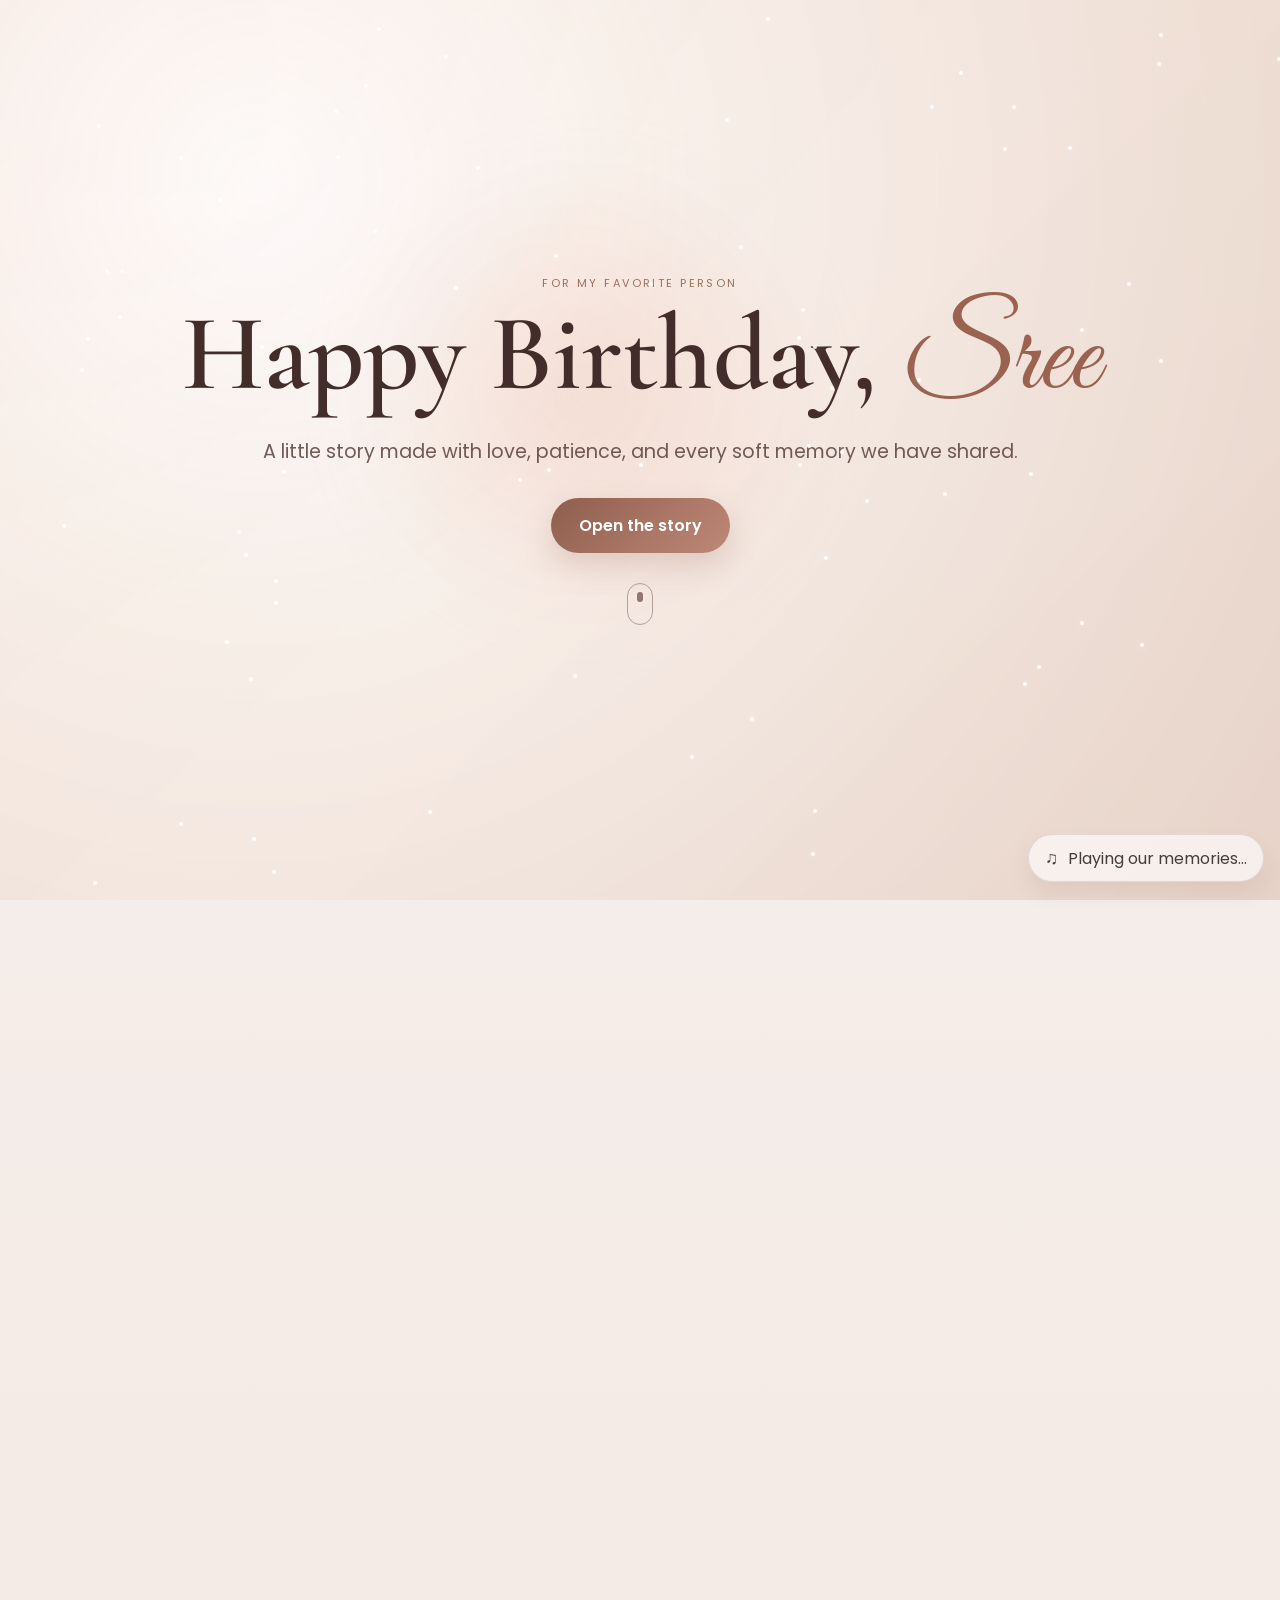
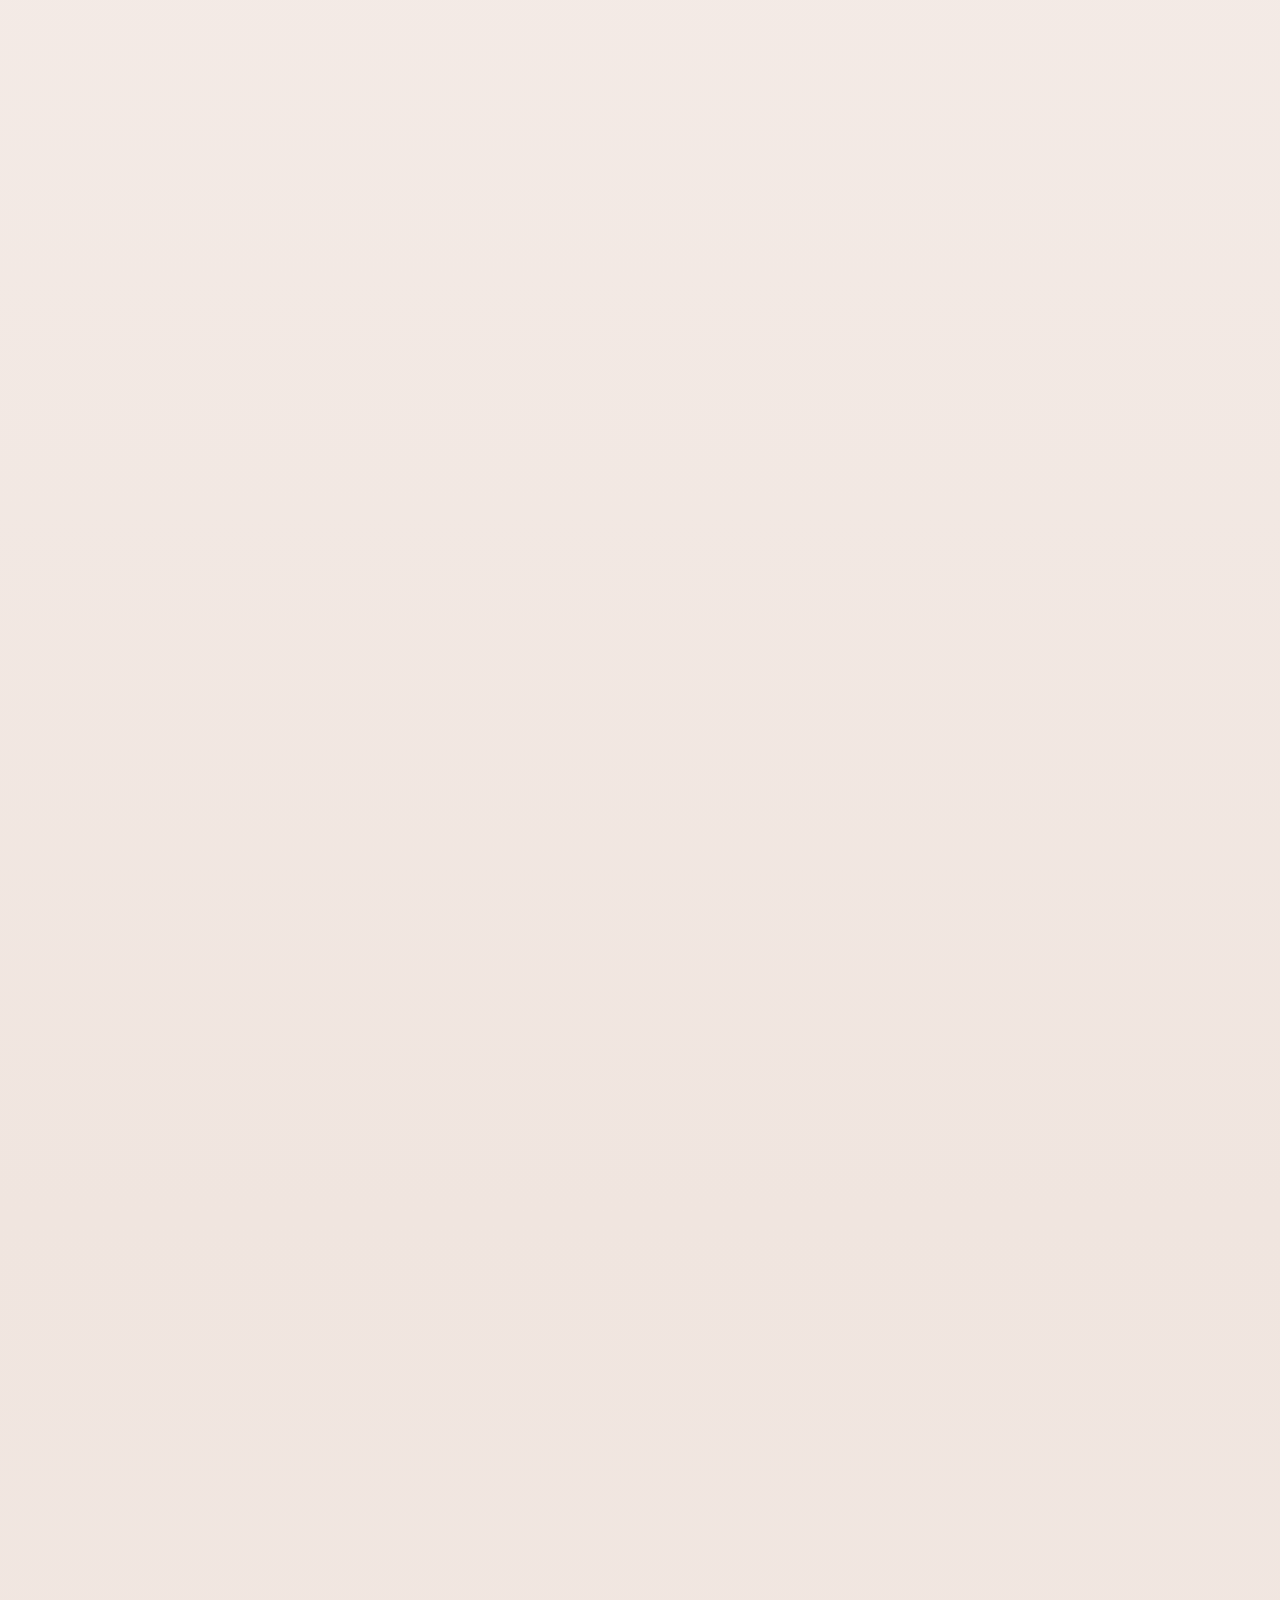
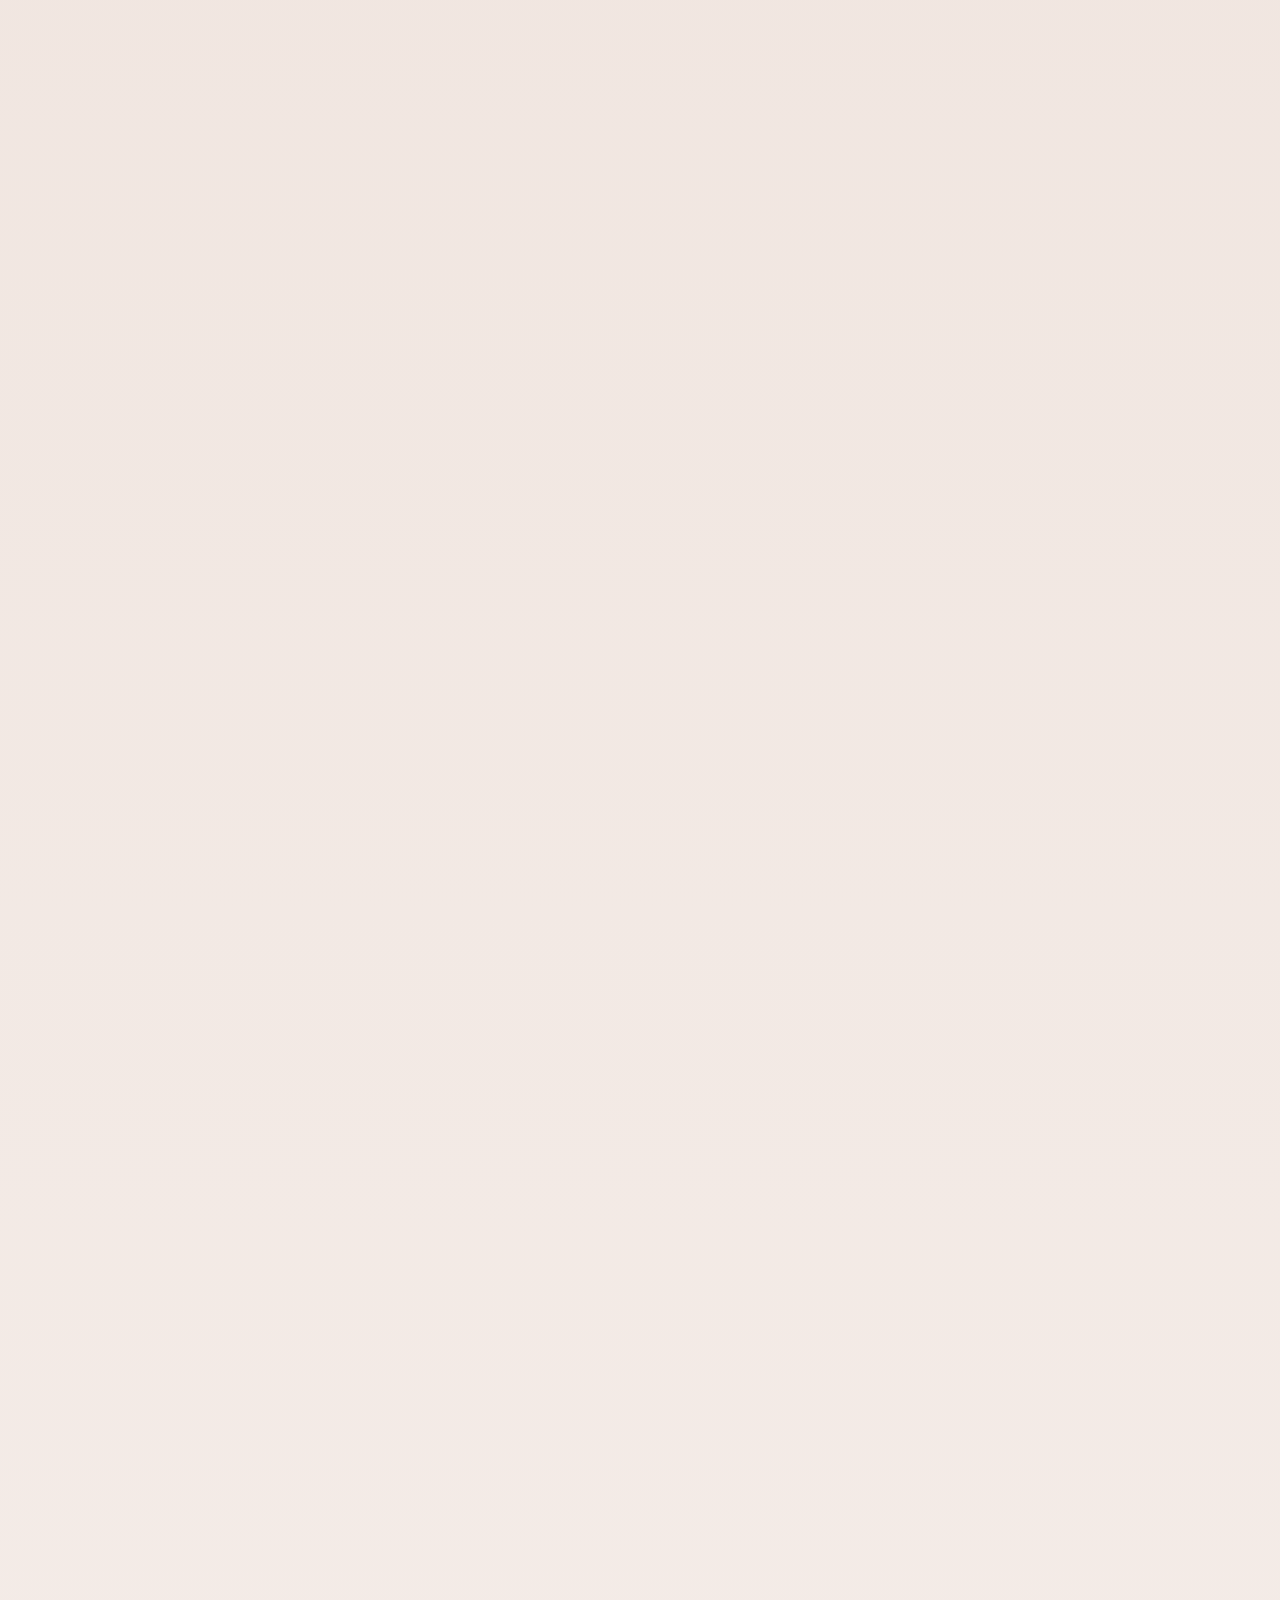
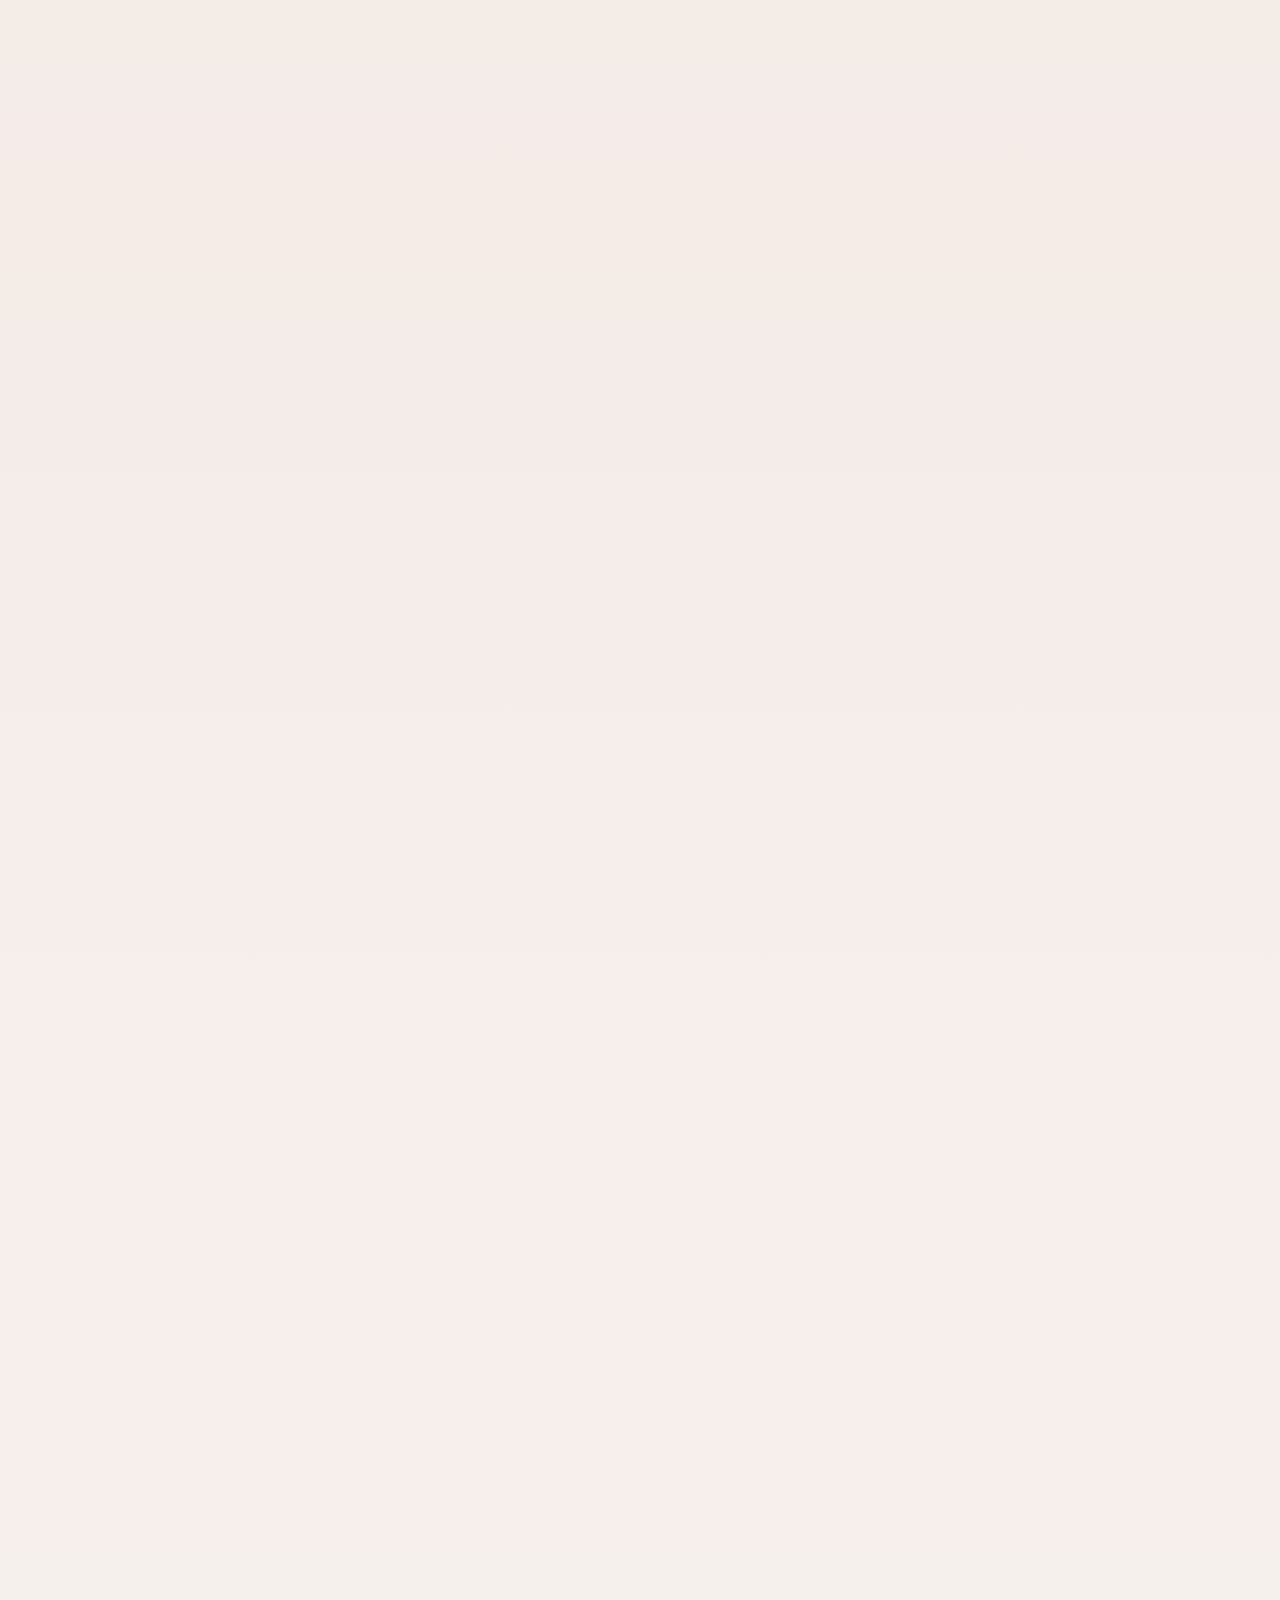
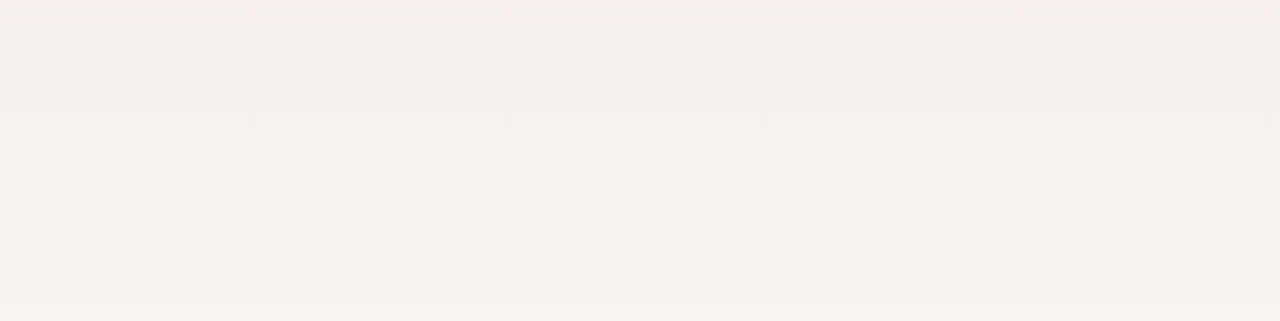
==== commit b055107a: "Remove front page lock screen" ====
--- a/birthday_website/index.html
+++ b/birthday_website/index.html
@@ -14,21 +14,7 @@
     <div id="hearts" aria-hidden="true"></div>
     <div id="floating-background" class="floating-background" aria-hidden="true"></div>
 
-    <div id="secret-screen" class="secret-screen" aria-live="polite">
-      <div id="secret-card" class="secret-card">
-        <div class="lock-icon">♡</div>
-        <p class="secret-kicker">A little secret awaits...</p>
-        <h2>Enter the secret key to unlock our memories</h2>
-        <form id="secret-form" novalidate>
-          <label class="sr-only" for="secret-key">Secret key</label>
-          <input id="secret-key" name="secret-key" type="password" placeholder="Enter the secret key" autocomplete="off" autofocus />
-          <button type="submit">Unlock</button>
-        </form>
-        <p id="secret-error" class="secret-error"></p>
-      </div>
-    </div>
-
-    <div id="music-widget" class="music-widget hidden" aria-live="polite">
+    <div id="music-widget" class="music-widget" aria-live="polite">
       <button id="music-toggle" type="button" class="music-toggle">
         <span class="music-icon">♫</span>
         <span id="music-status">Playing our memories...</span>
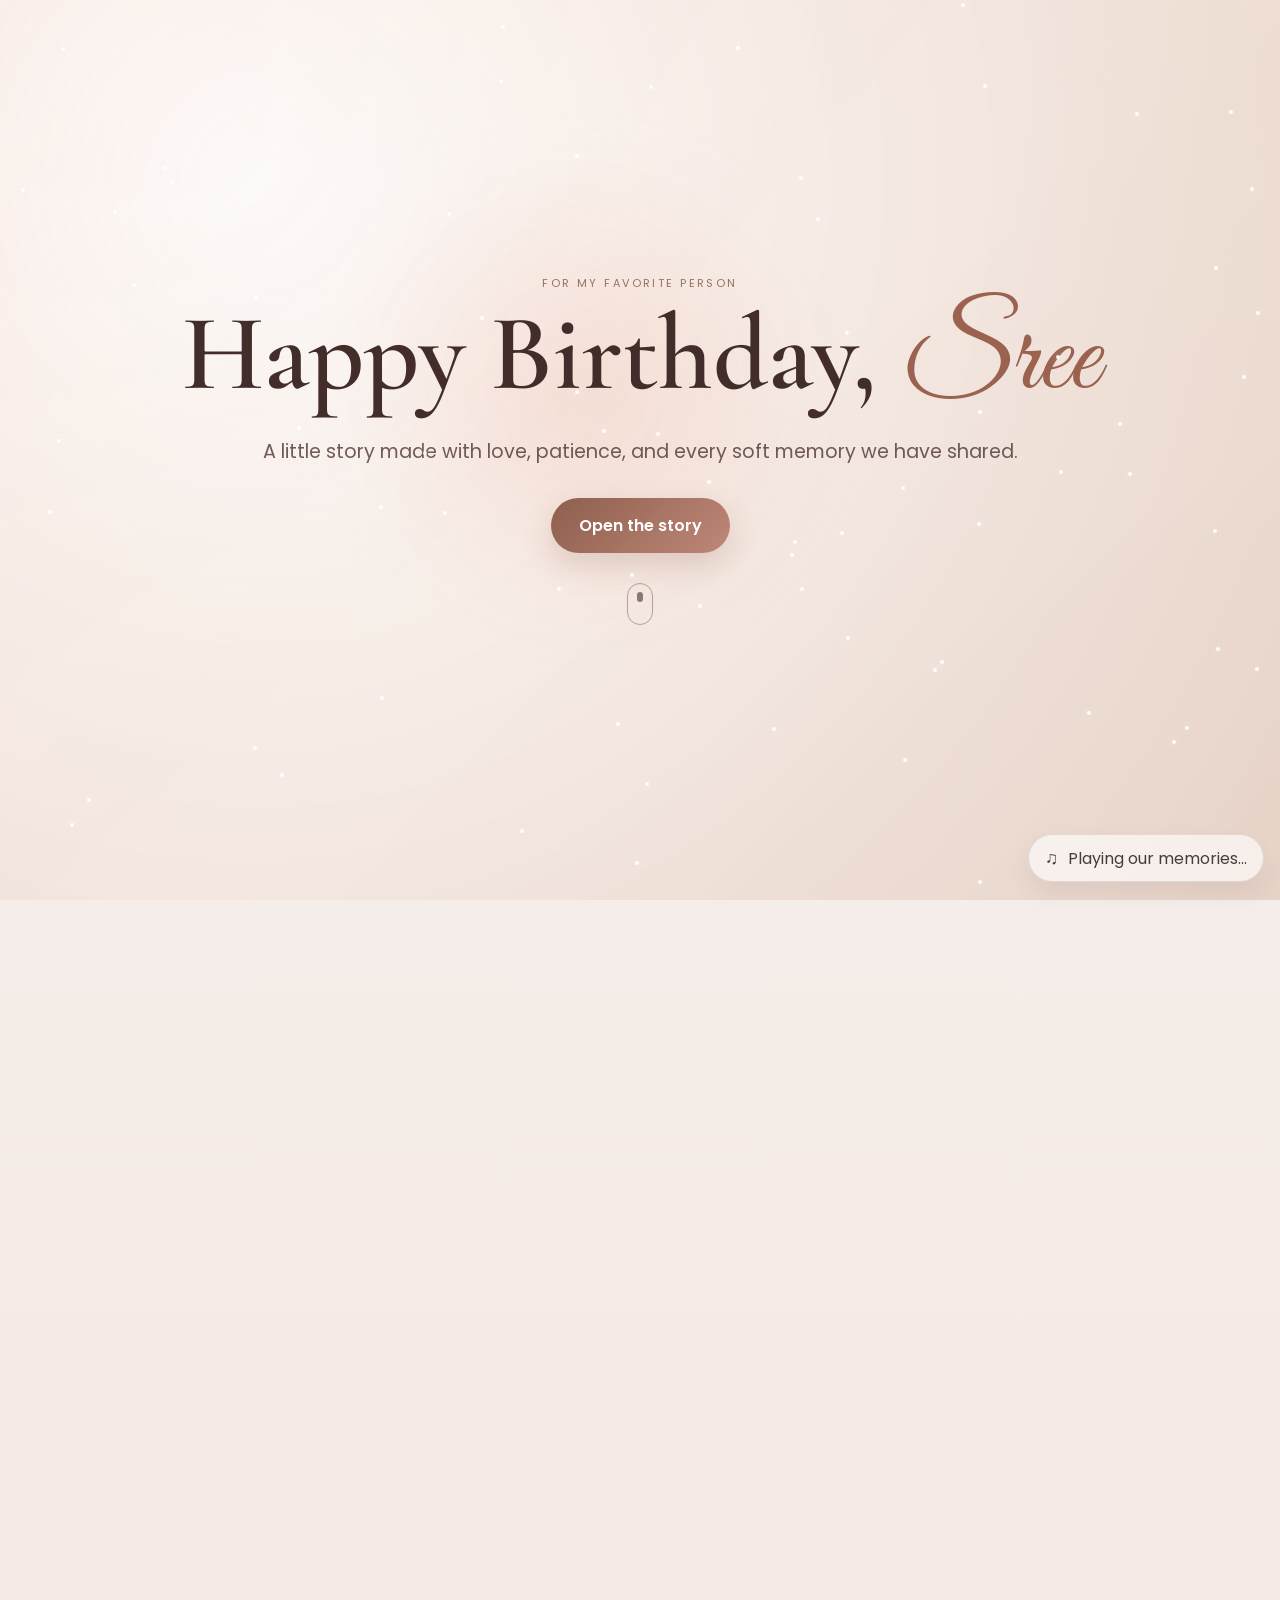
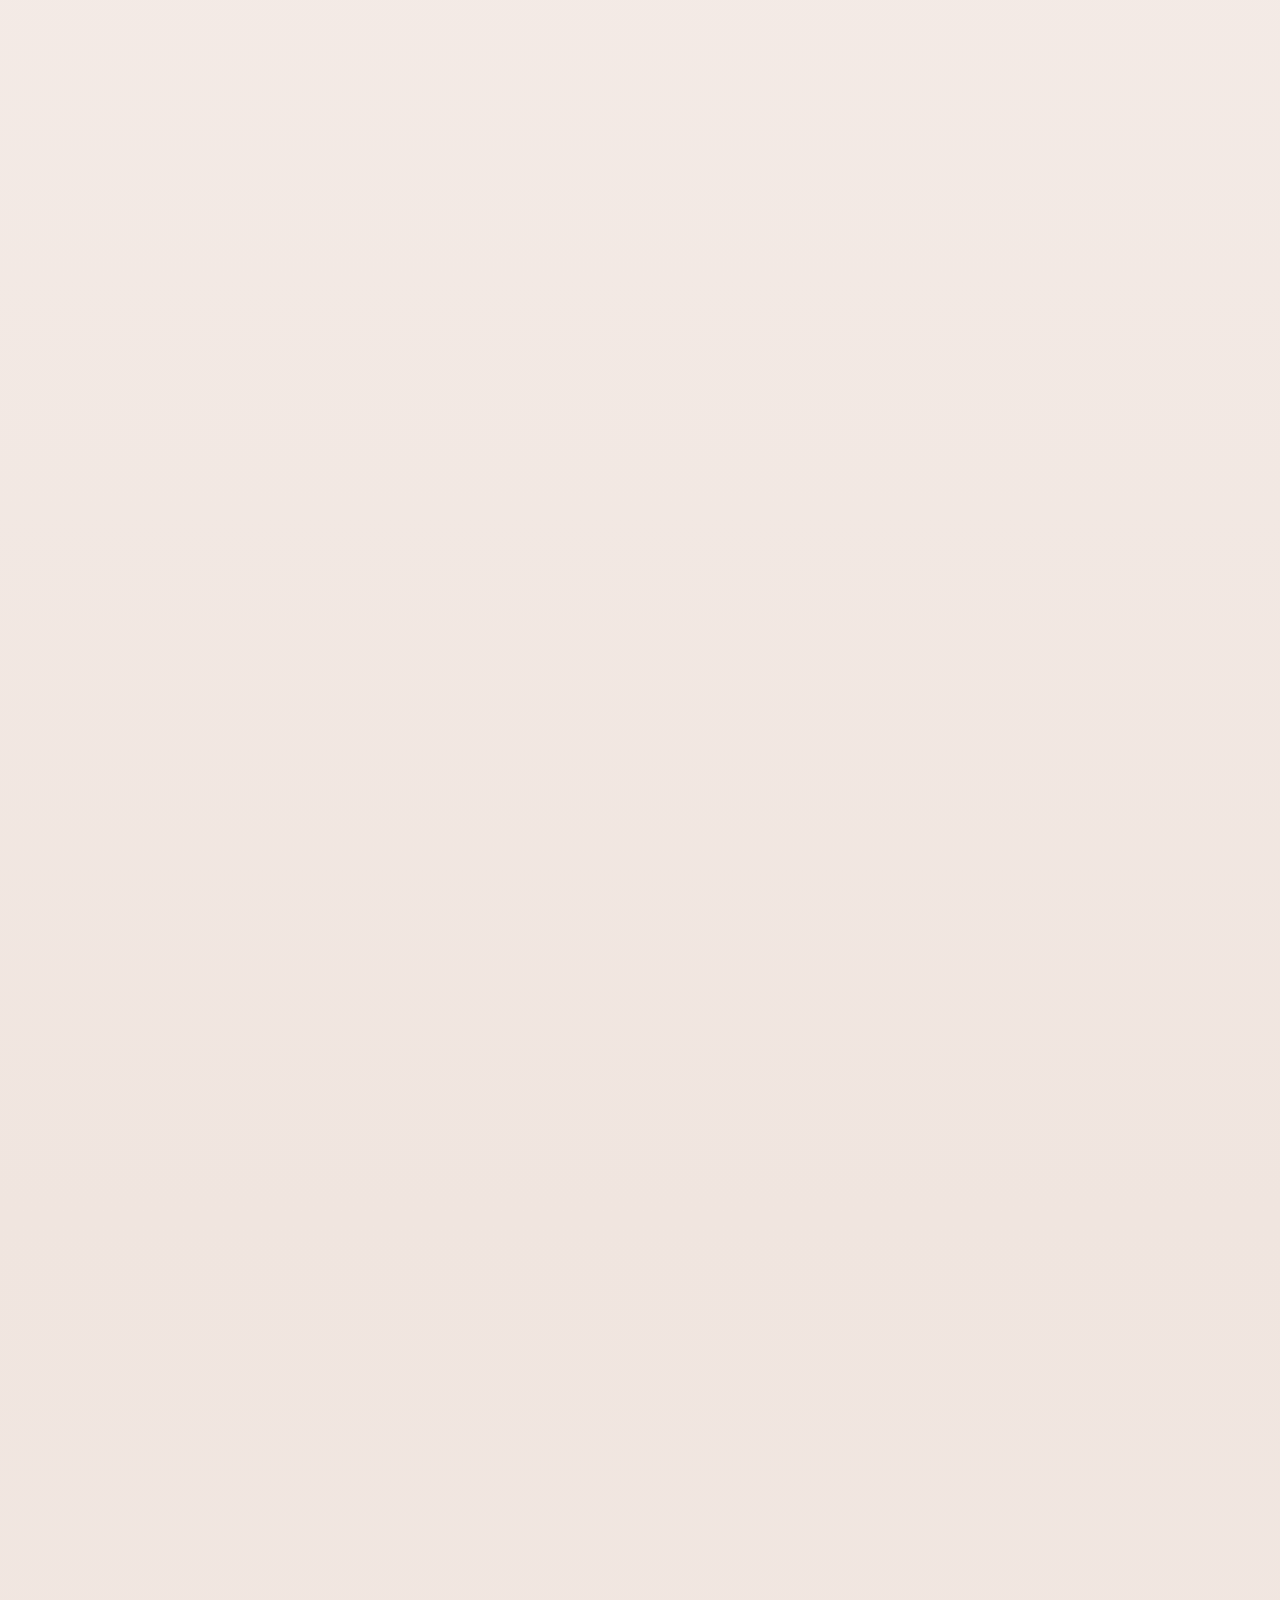
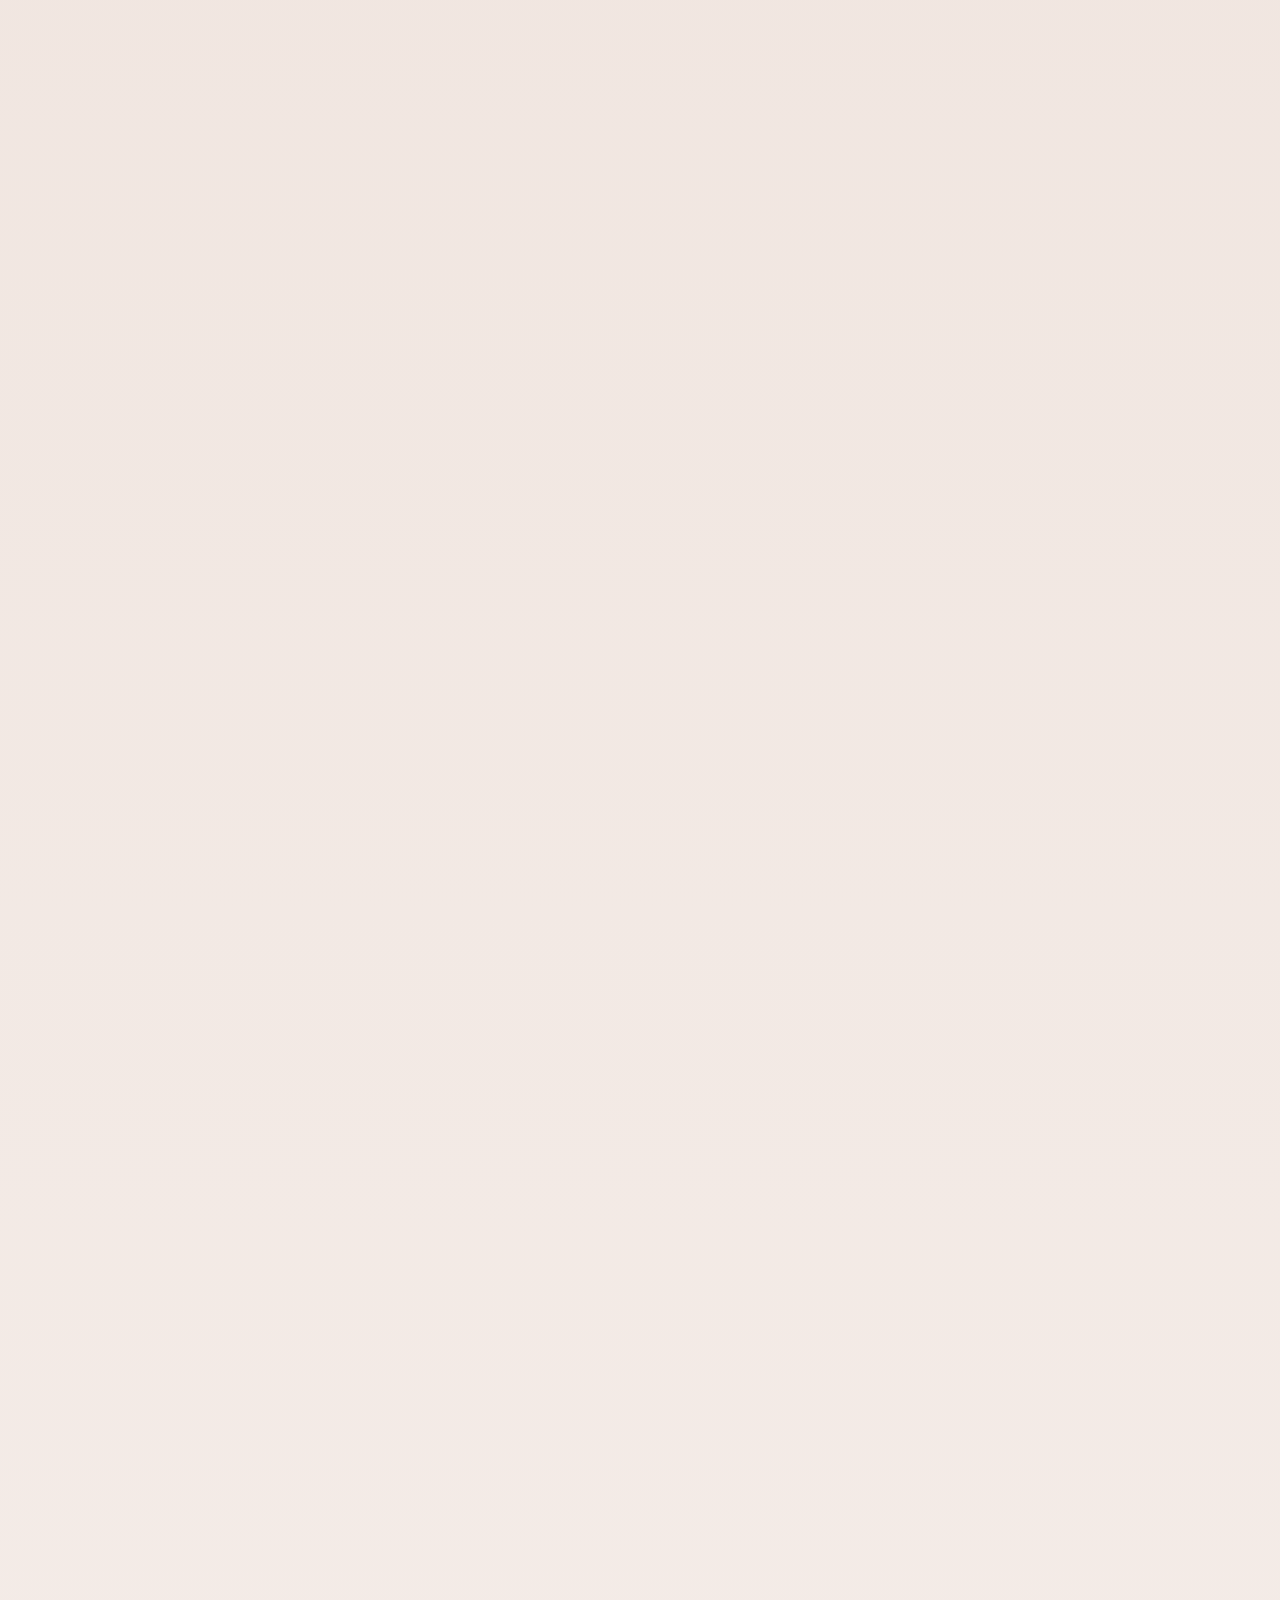
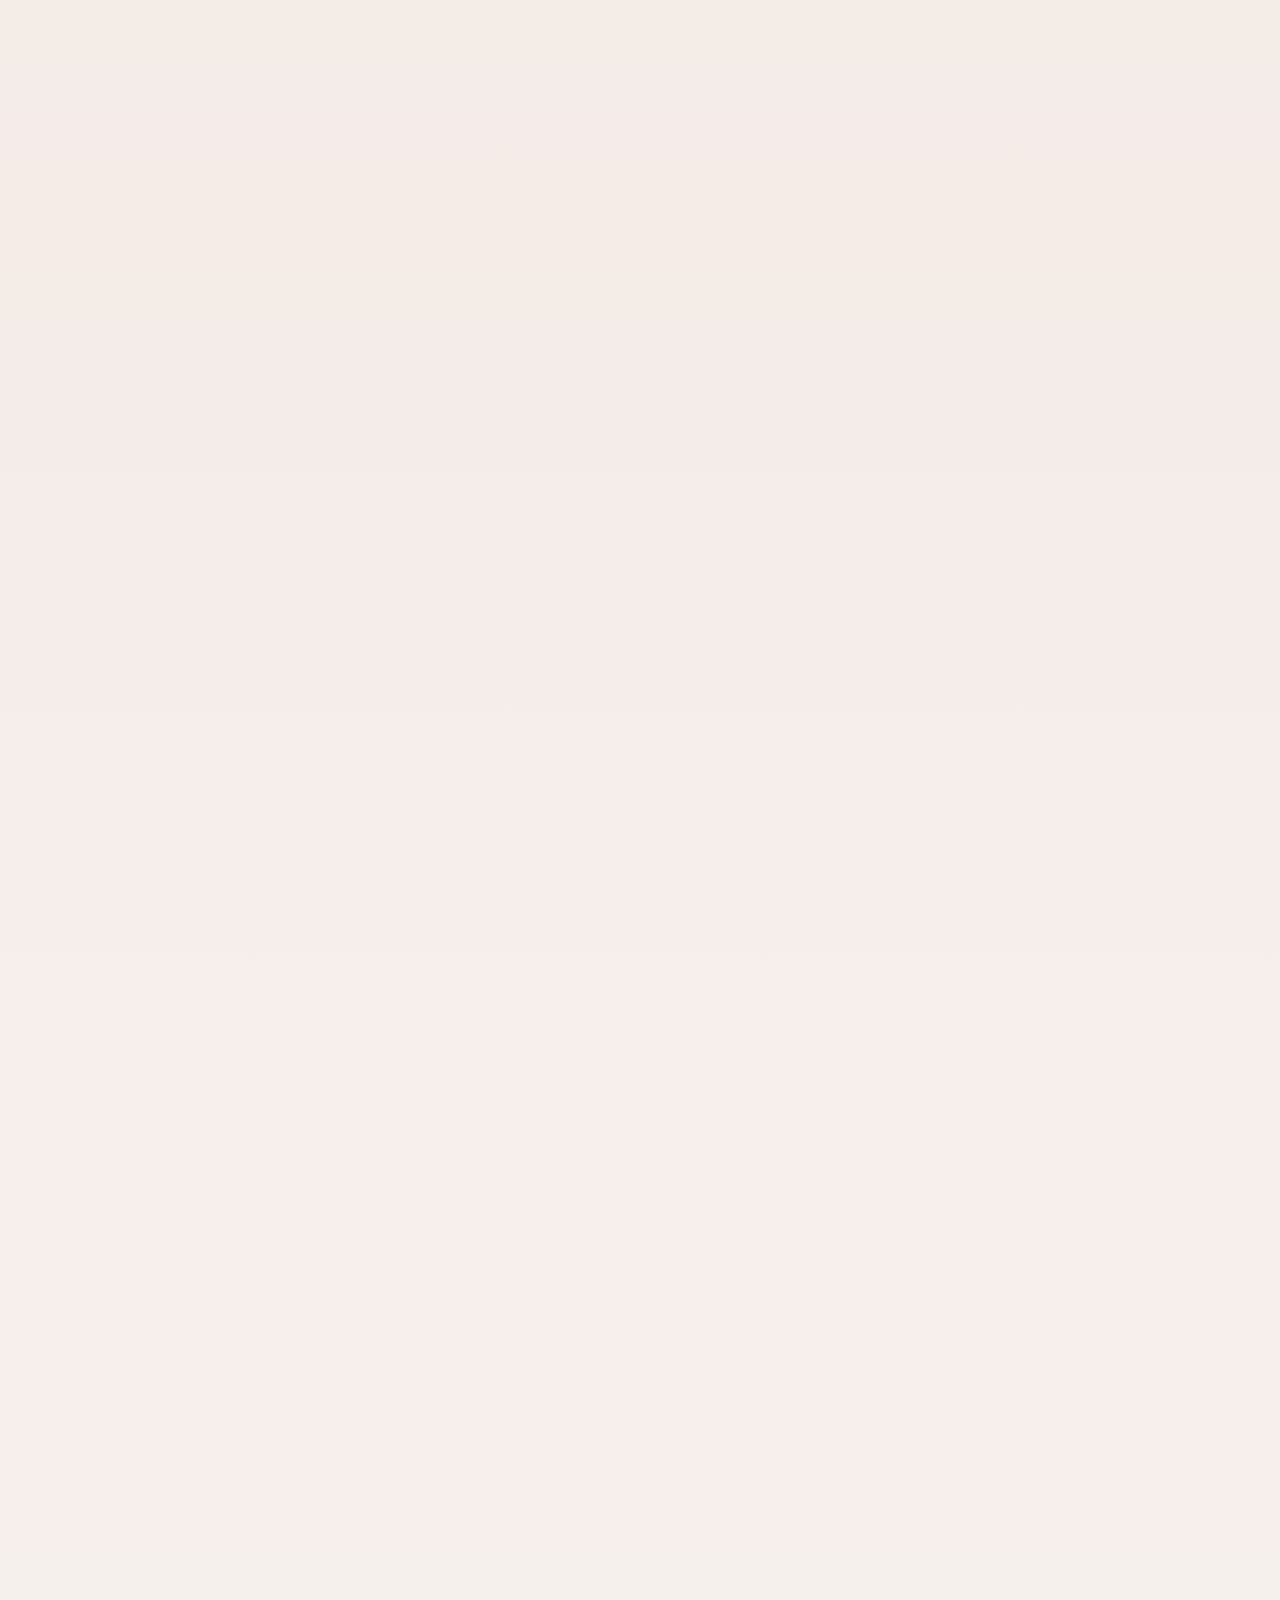
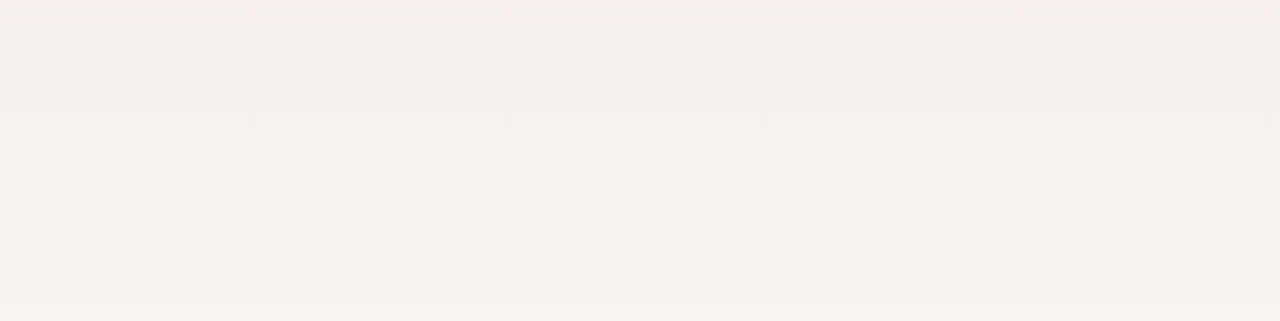
==== commit 6e9cdef8: "Remove hidden lock screen on direct load" ====
--- a/birthday_website/index.html
+++ b/birthday_website/index.html
@@ -21,7 +21,7 @@
       </button>
     </div>
 
-    <main id="site-main" class="site-main hidden">
+    <main id="site-main" class="site-main">
       <section class="hero" aria-label="Birthday hero section">
         <div class="hero-glow" aria-hidden="true"></div>
         <div class="hero-badge">For my favorite person</div>
